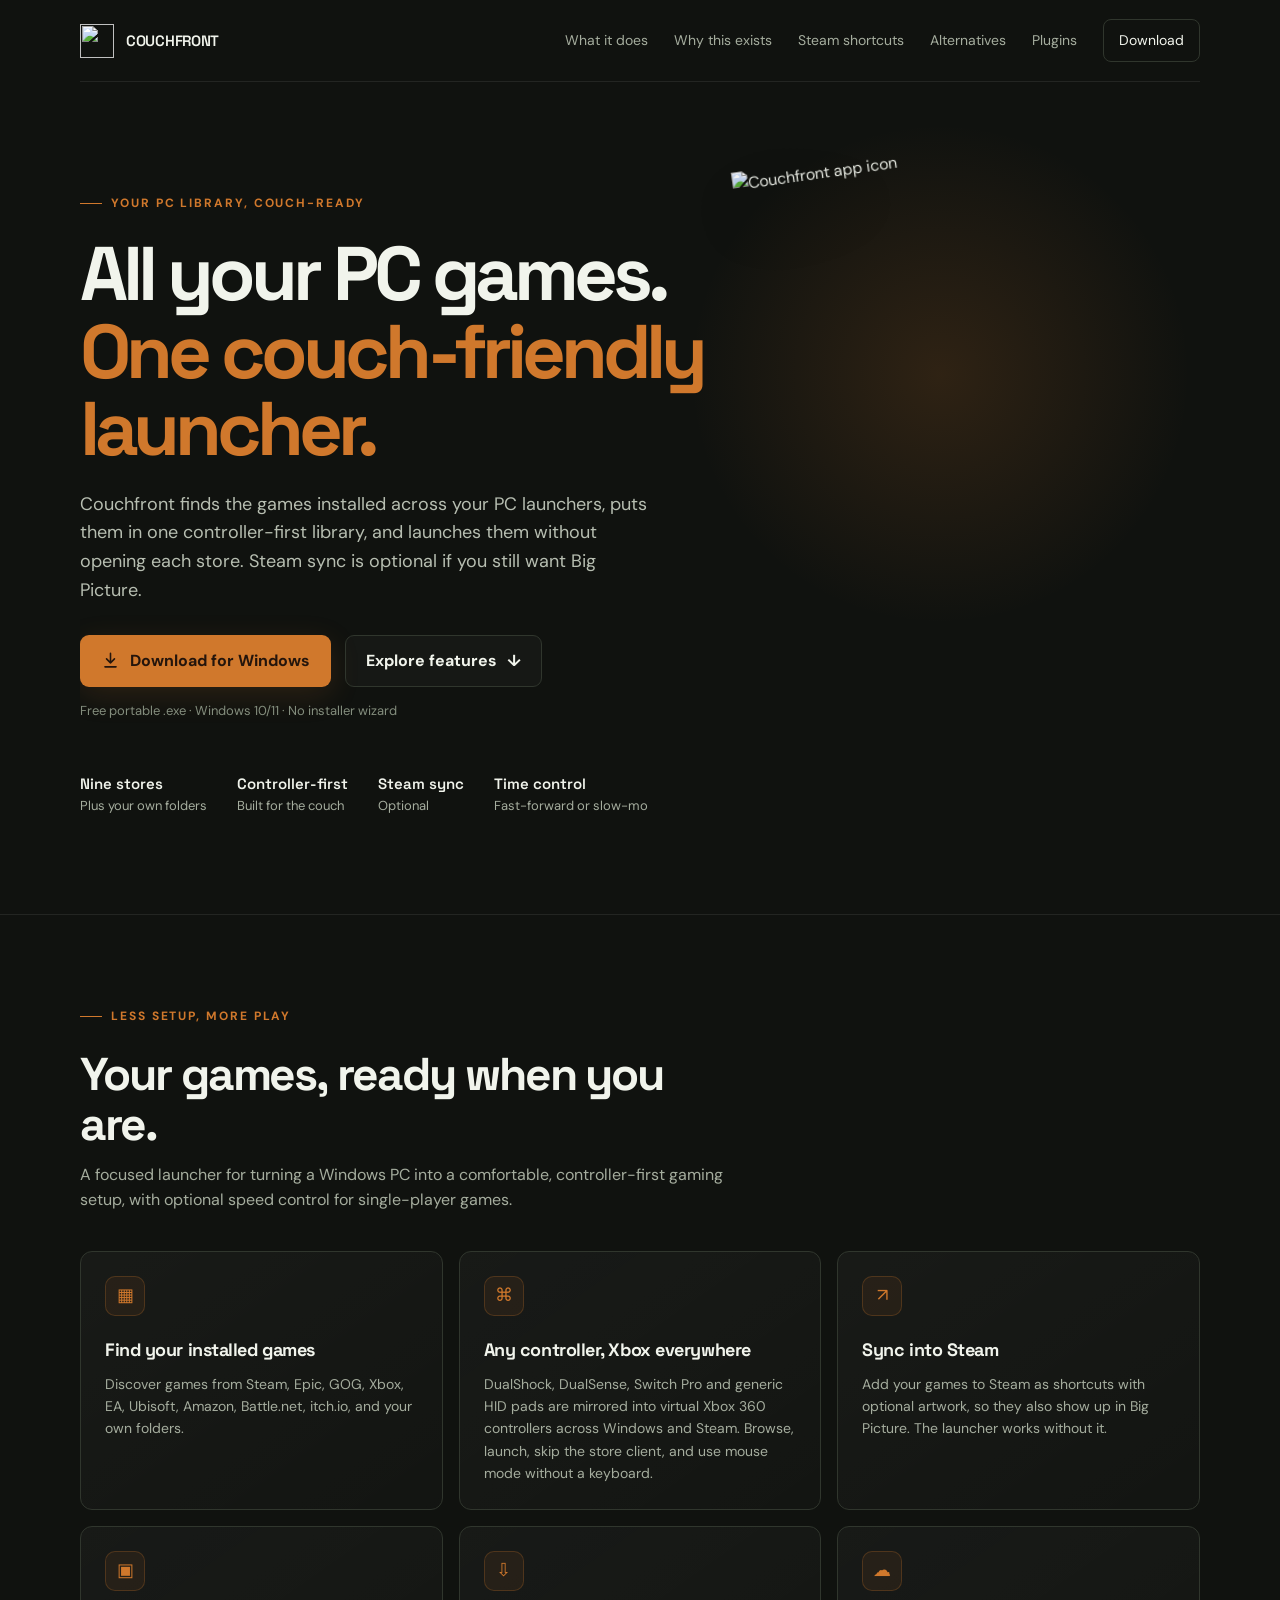
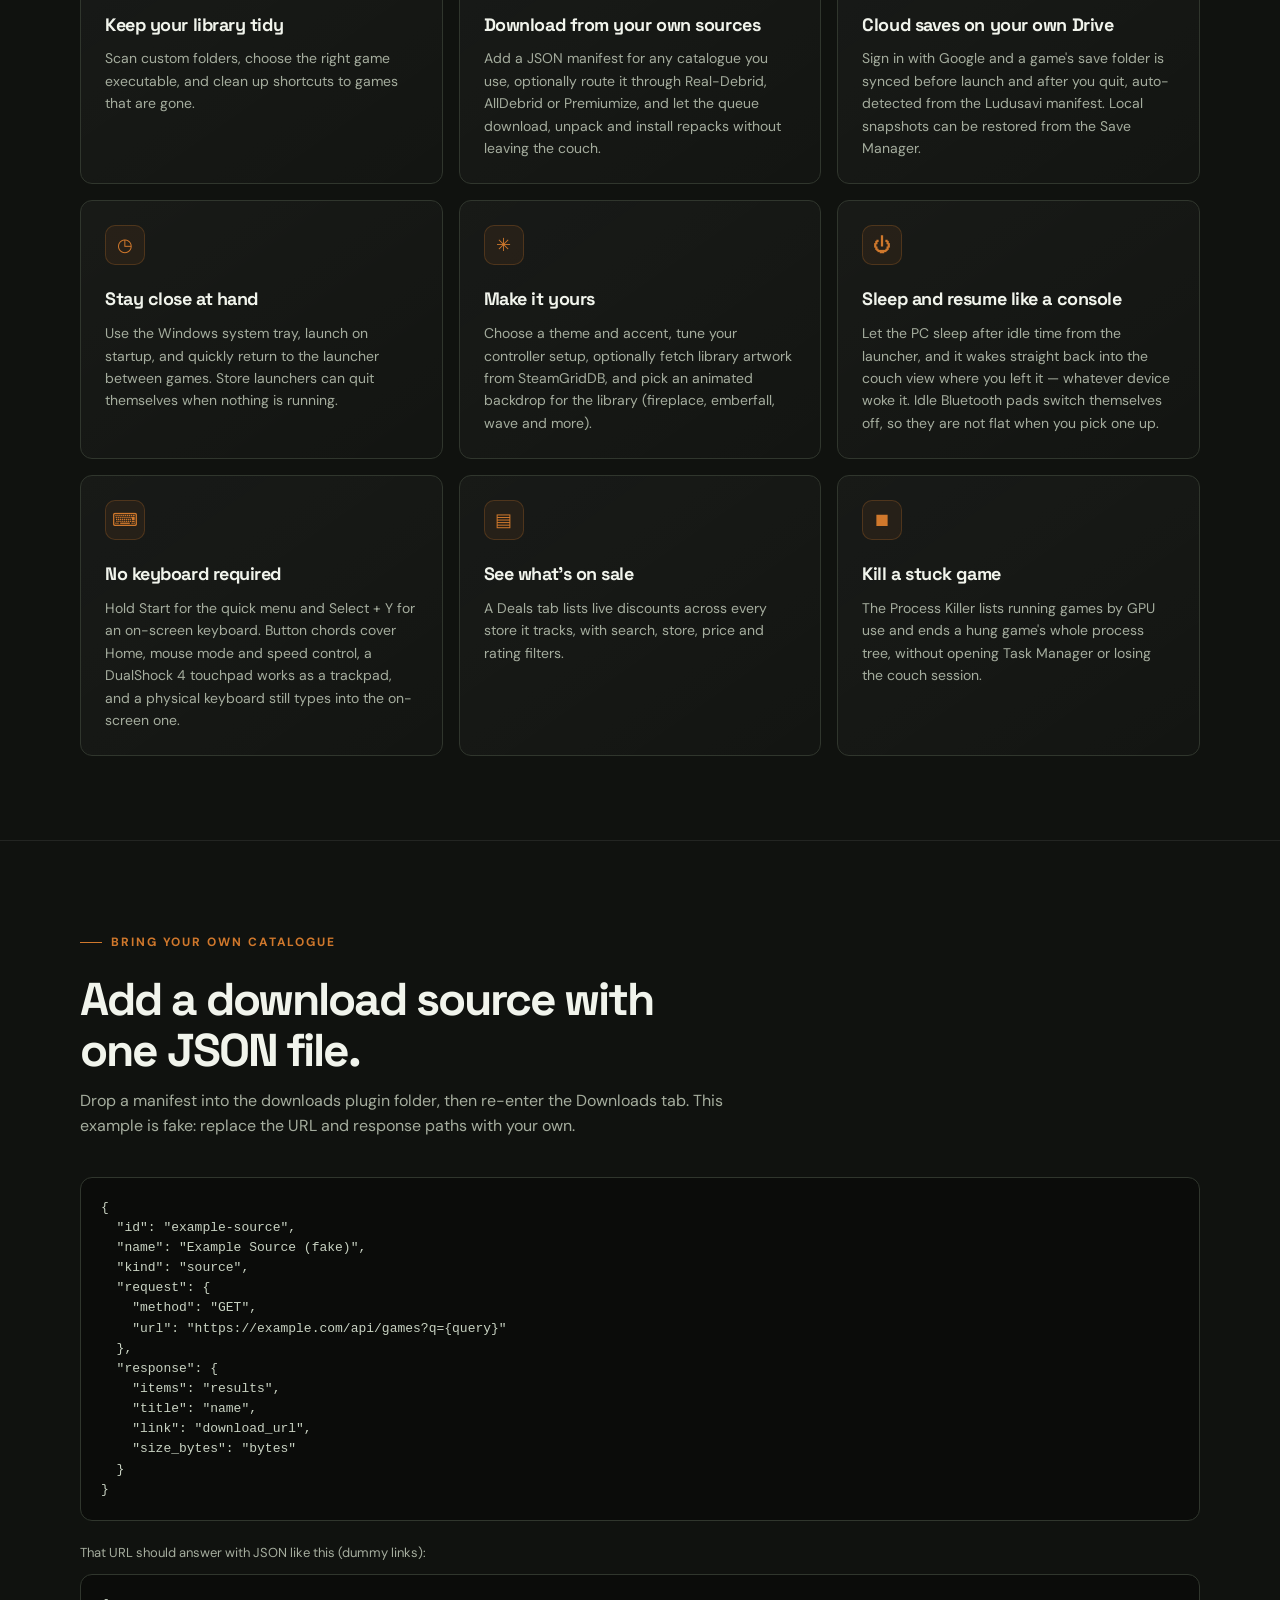
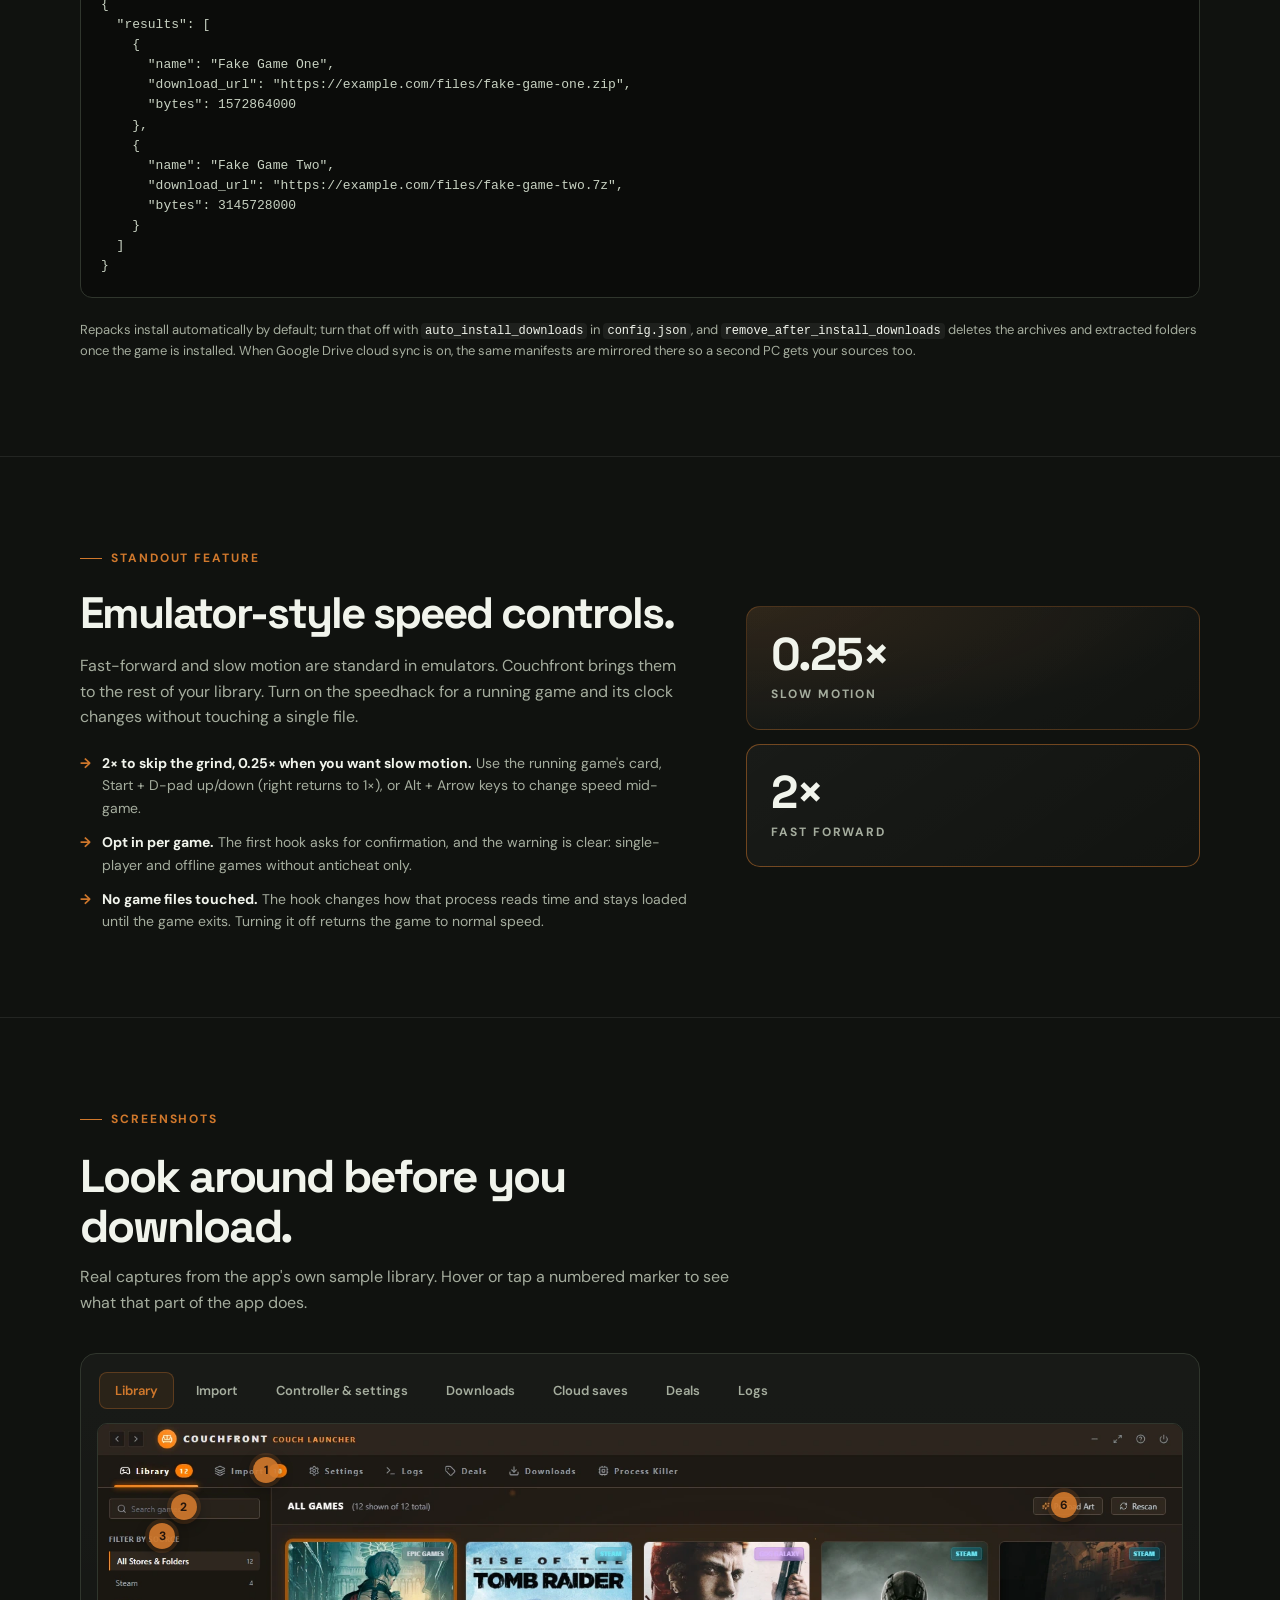
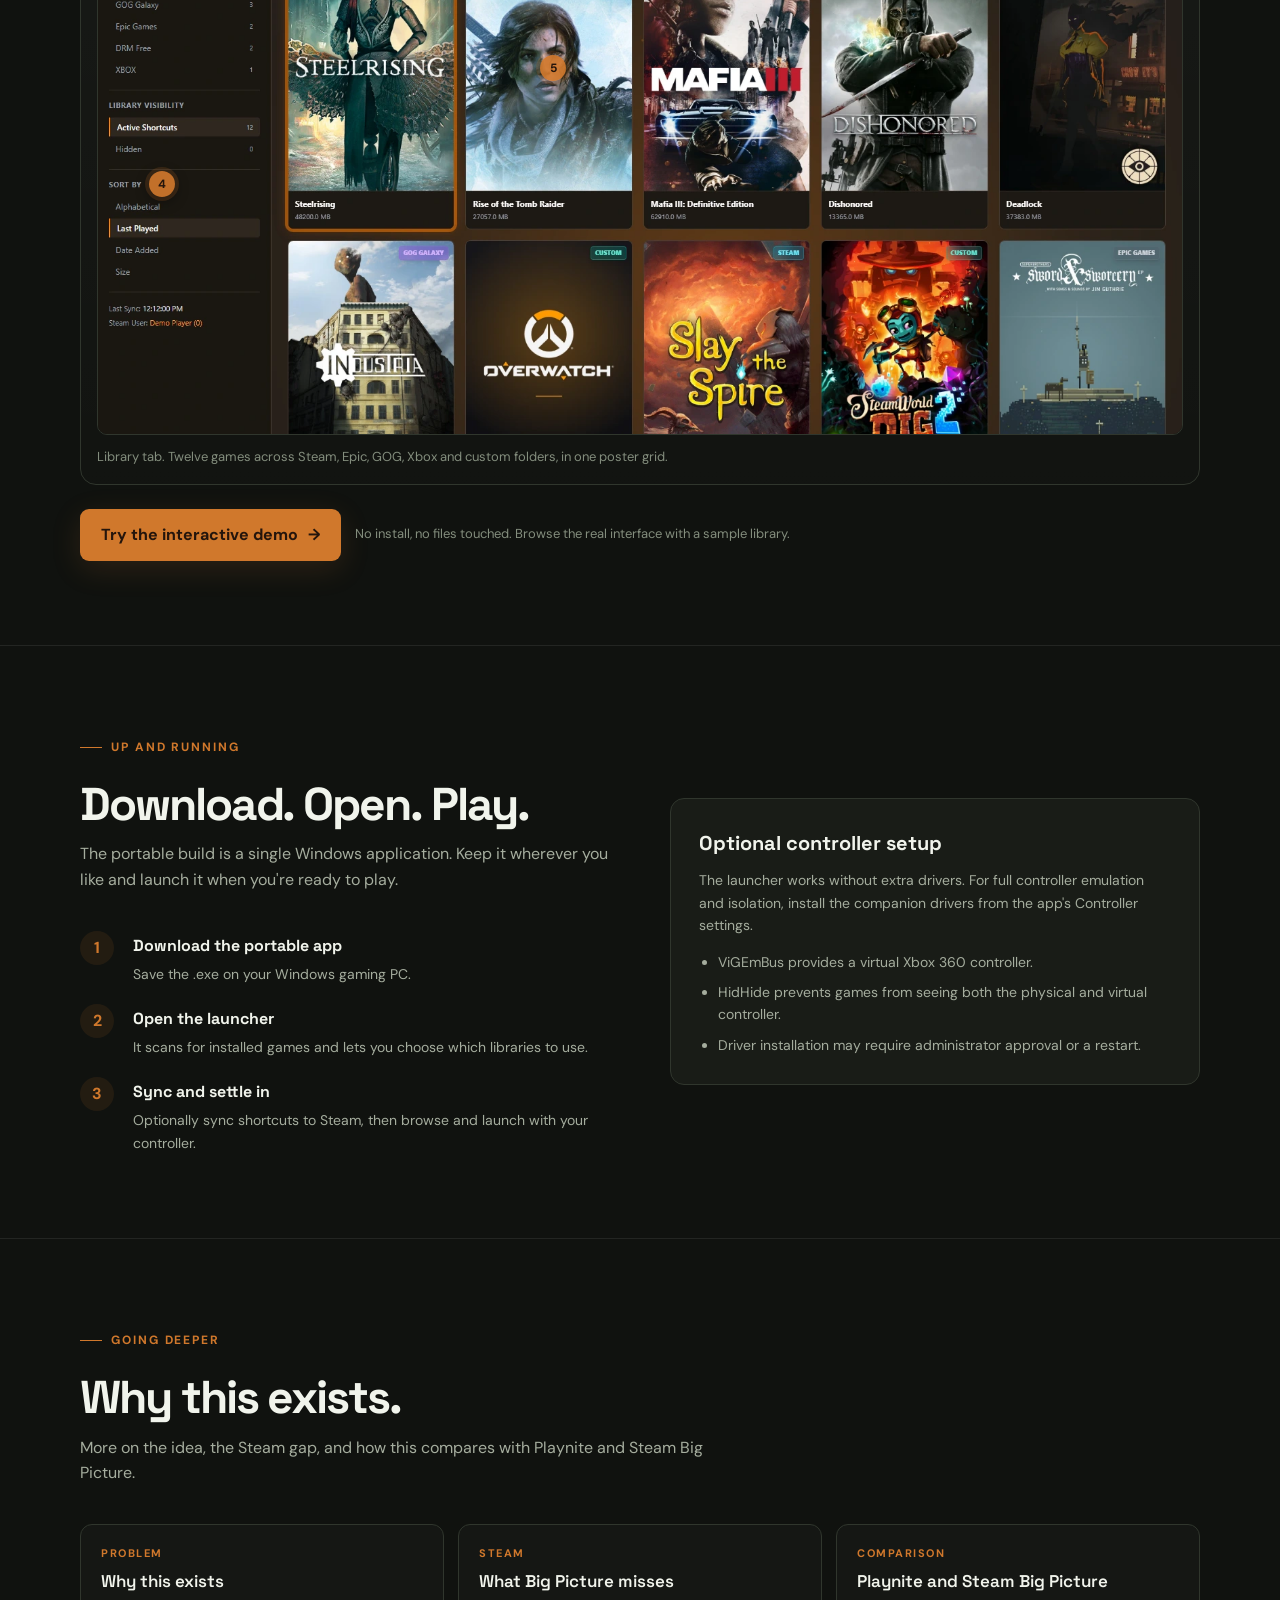
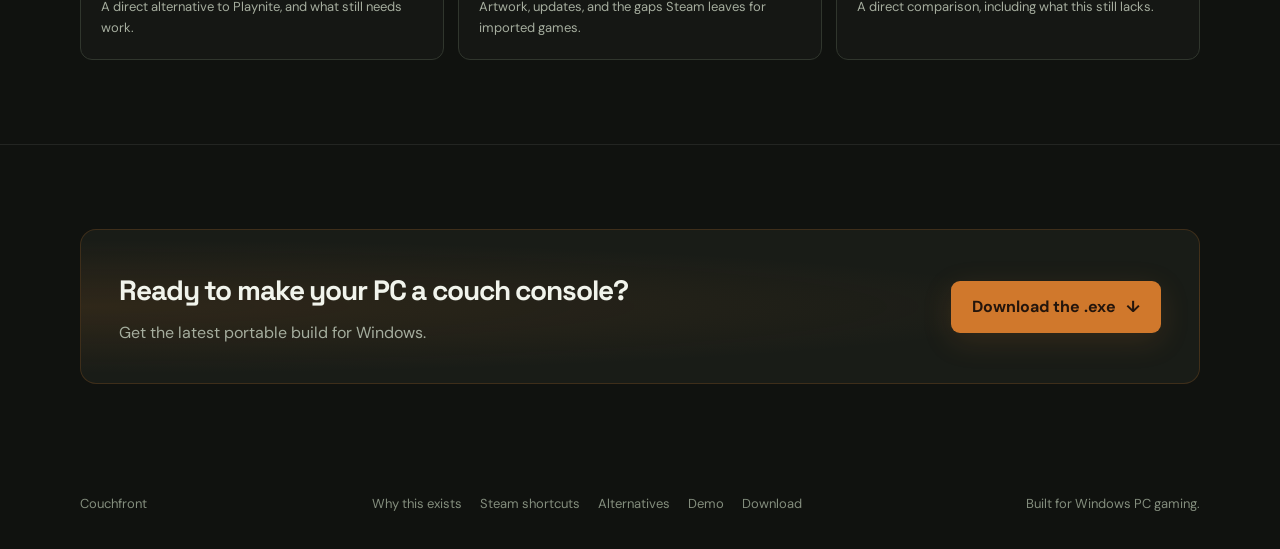
==== index.html @ 4be9a14d "Publish site v1.1.0 (19.4 MB exe)" ====
<!doctype html>
<html lang="en">
  <head>
    <meta charset="utf-8" />
    <meta name="viewport" content="width=device-width, initial-scale=1" />
    <meta name="theme-color" content="#10120f" />
    <meta name="description" content="Bring your PC game library to the couch. Discover installed games, browse with a controller, and optionally sync them to Steam." />
    <title>Couchfront | Your PC games, couch-ready</title>
    <link rel="canonical" href="https://kepatotorica.github.io/couchfront/" />
    <link rel="icon" type="image/png" href="./favicon.png?v=2" />
    <link rel="preconnect" href="https://fonts.googleapis.com" />
    <link rel="preconnect" href="https://fonts.gstatic.com" crossorigin />
    <link href="https://fonts.googleapis.com/css2?family=DM+Sans:wght@400;500;600;700&family=Space+Grotesk:wght@500;600;700&display=swap" rel="stylesheet" />
    <link rel="stylesheet" href="./styles.css" />
    <meta property="og:type" content="website" />
    <meta property="og:site_name" content="Couchfront" />
    <meta property="og:url" content="https://kepatotorica.github.io/couchfront/" />
    <meta property="og:title" content="Couchfront | Your PC games, couch-ready" />
    <meta property="og:description" content="Discover installed games, browse with a controller, and optionally sync them to Steam." />
    <meta name="twitter:card" content="summary" />
  </head>
  <body>
    <header class="shell">
      <a class="brand" href="#top"><img src="./favicon.png" alt="" />COUCHFRONT</a>
      <nav class="nav" aria-label="Main navigation"><a class="nav-secondary" href="#features">What it does</a><a href="why-one-launcher.html">Why this exists</a><a href="steam-big-picture.html">Steam shortcuts</a><a href="alternatives.html">Alternatives</a><a href="#plugins">Plugins</a><a class="nav-cta" href="#download">Download</a></nav>
    </header>
    <main id="top">
      <div class="shell hero">
        <div class="eyebrow">Your PC library, couch-ready</div>
        <h1>All your PC games.<br /><span>One couch-friendly launcher.</span></h1>
        <p class="intro">Couchfront finds the games installed across your PC launchers, puts them in one controller-first library, and launches them without opening each store. Steam sync is optional if you still want Big Picture.</p>
        <div class="actions" id="download">
          <a class="button button-primary" href="./downloads/Couchfront-Portable.exe" download>
            <svg width="19" height="19" viewBox="0 0 24 24" fill="none" aria-hidden="true"><path d="M12 3v12m0 0 5-5m-5 5-5-5M5 20h14" stroke="currentColor" stroke-width="2" stroke-linecap="round" stroke-linejoin="round" /></svg>
            Download for Windows
          </a>
          <a class="button button-secondary" href="#features">Explore features <span aria-hidden="true">↓</span></a>
        </div>
        <p class="download-note">Free portable .exe · Windows 10/11 · No installer wizard</p>
        <div class="stats" aria-label="Highlights"><div><strong>Nine stores</strong>Plus your own folders</div><div><strong>Controller-first</strong>Built for the couch</div><div><strong>Steam sync</strong>Optional</div><div><strong>Time control</strong>Fast-forward or slow-mo</div></div>
        <div class="hero-art"><img src="./app-icon.svg" alt="Couchfront app icon" width="1024" height="1024" /></div>
      </div>
      <section id="features">
        <div class="shell">
          <div class="section-heading"><div class="eyebrow">Less setup, more play</div><h2>Your games, ready when you are.</h2><p>A focused launcher for turning a Windows PC into a comfortable, controller-first gaming setup, with optional speed control for single-player games.</p></div>
          <div class="features">
            <article class="feature"><div class="feature-icon" aria-hidden="true">▦</div><h3>Find your installed games</h3><p>Discover games from Steam, Epic, GOG, Xbox, EA, Ubisoft, Amazon, Battle.net, itch.io, and your own folders.</p></article>
            <article class="feature"><div class="feature-icon" aria-hidden="true">⌘</div><h3>Any controller, Xbox everywhere</h3><p>DualShock, DualSense, Switch Pro and generic HID pads are mirrored into virtual Xbox 360 controllers across Windows and Steam. Browse, launch, skip the store client, and use mouse mode without a keyboard.</p></article>
            <article class="feature"><div class="feature-icon" aria-hidden="true">↗</div><h3>Sync into Steam</h3><p>Add your games to Steam as shortcuts with optional artwork, so they also show up in Big Picture. The launcher works without it.</p></article>
            <article class="feature"><div class="feature-icon" aria-hidden="true">▣</div><h3>Keep your library tidy</h3><p>Scan custom folders, choose the right game executable, and clean up shortcuts to games that are gone.</p></article>
            <article class="feature"><div class="feature-icon" aria-hidden="true">⇩</div><h3>Download from your own sources</h3><p>Add a JSON manifest for any catalogue you use, optionally route it through Real-Debrid, AllDebrid or Premiumize, and let the queue download, unpack and install repacks without leaving the couch.</p></article>
            <article class="feature"><div class="feature-icon" aria-hidden="true">☁</div><h3>Cloud saves on your own Drive</h3><p>Sign in with Google and a game's save folder is synced before launch and after you quit, auto-detected from the Ludusavi manifest. Local snapshots can be restored from the Save Manager.</p></article>
            <article class="feature"><div class="feature-icon" aria-hidden="true">◷</div><h3>Stay close at hand</h3><p>Use the Windows system tray, launch on startup, and quickly return to the launcher between games. Store launchers can quit themselves when nothing is running.</p></article>
            <article class="feature"><div class="feature-icon" aria-hidden="true">✳</div><h3>Make it yours</h3><p>Choose a theme and accent, tune your controller setup, optionally fetch library artwork from SteamGridDB, and pick an animated backdrop for the library (fireplace, emberfall, wave and more).</p></article>
            <article class="feature"><div class="feature-icon" aria-hidden="true">⏻</div><h3>Sleep and resume like a console</h3><p>Let the PC sleep after idle time from the launcher, and it wakes straight back into the couch view where you left it — whatever device woke it. Idle Bluetooth pads switch themselves off, so they are not flat when you pick one up.</p></article>
            <article class="feature"><div class="feature-icon" aria-hidden="true">⌨</div><h3>No keyboard required</h3><p>Hold Start for the quick menu and Select + Y for an on-screen keyboard. Button chords cover Home, mouse mode and speed control, a DualShock 4 touchpad works as a trackpad, and a physical keyboard still types into the on-screen one.</p></article>
            <article class="feature"><div class="feature-icon" aria-hidden="true">▤</div><h3>See what's on sale</h3><p>A Deals tab lists live discounts across every store it tracks, with search, store, price and rating filters.</p></article>
            <article class="feature"><div class="feature-icon" aria-hidden="true">⏹</div><h3>Kill a stuck game</h3><p>The Process Killer lists running games by GPU use and ends a hung game's whole process tree, without opening Task Manager or losing the couch session.</p></article>
          </div>
        </div>
      </section>
      <section id="plugins">
        <div class="shell">
          <div class="section-heading"><div class="eyebrow">Bring your own catalogue</div><h2>Add a download source with one JSON file.</h2><p>Drop a manifest into the downloads plugin folder, then re-enter the Downloads tab. This example is fake: replace the URL and response paths with your own.</p></div>
          <pre class="config-example"><code>{
  "id": "example-source",
  "name": "Example Source (fake)",
  "kind": "source",
  "request": {
    "method": "GET",
    "url": "https://example.com/api/games?q={query}"
  },
  "response": {
    "items": "results",
    "title": "name",
    "link": "download_url",
    "size_bytes": "bytes"
  }
}</code></pre>
          <p class="config-caption">That URL should answer with JSON like this (dummy links):</p>
          <pre class="config-example"><code>{
  "results": [
    {
      "name": "Fake Game One",
      "download_url": "https://example.com/files/fake-game-one.zip",
      "bytes": 1572864000
    },
    {
      "name": "Fake Game Two",
      "download_url": "https://example.com/files/fake-game-two.7z",
      "bytes": 3145728000
    }
  ]
}</code></pre>
          <p class="config-caption">Repacks install automatically by default; turn that off with <code>auto_install_downloads</code> in <code>config.json</code>, and <code>remove_after_install_downloads</code> deletes the archives and extracted folders once the game is installed. When Google Drive cloud sync is on, the same manifests are mirrored there so a second PC gets your sources too.</p>
        </div>
      </section>
      <section id="speedhack">
        <div class="shell spotlight">
          <div>
            <div class="eyebrow">Standout feature</div>
            <h2>Emulator-style speed controls.</h2>
            <p class="spotlight-lead">Fast-forward and slow motion are standard in emulators. Couchfront brings them to the rest of your library. Turn on the speedhack for a running game and its clock changes without touching a single file.</p>
            <ul class="spotlight-list">
              <li><strong>2× to skip the grind, 0.25× when you want slow motion.</strong> Use the running game's card, Start + D-pad up/down (right returns to 1×), or Alt + Arrow keys to change speed mid-game.</li>
              <li><strong>Opt in per game.</strong> The first hook asks for confirmation, and the warning is clear: single-player and offline games without anticheat only.</li>
              <li><strong>No game files touched.</strong> The hook changes how that process reads time and stays loaded until the game exits. Turning it off returns the game to normal speed.</li>
            </ul>
          </div>
          <div class="speed-demo" aria-hidden="true">
            <div class="speed-mode speed-slow"><span>0.25×</span><small>Slow motion</small></div>
            <div class="speed-mode speed-fast"><span>2×</span><small>Fast forward</small></div>
          </div>
        </div>
      </section>
      <section id="tour">
        <div class="shell">
          <div class="section-heading"><div class="eyebrow">Screenshots</div><h2>Look around before you download.</h2><p>Real captures from the app's own sample library. Hover or tap a numbered marker to see what that part of the app does.</p></div>
          <div class="tour">
            <div class="tour-tabs" role="tablist" aria-label="App screenshots">
              <button class="tour-tab" id="tour-tab-library" role="tab" aria-selected="true" aria-controls="tour-panel-library">Library</button>
              <button class="tour-tab" id="tour-tab-import" role="tab" aria-selected="false" aria-controls="tour-panel-import" tabindex="-1">Import</button>
              <button class="tour-tab" id="tour-tab-settings" role="tab" aria-selected="false" aria-controls="tour-panel-settings" tabindex="-1">Controller &amp; settings</button>
              <button class="tour-tab" id="tour-tab-downloads" role="tab" aria-selected="false" aria-controls="tour-panel-downloads" tabindex="-1">Downloads</button>
              <button class="tour-tab" id="tour-tab-cloudsaves" role="tab" aria-selected="false" aria-controls="tour-panel-cloudsaves" tabindex="-1">Cloud saves</button>
              <button class="tour-tab" id="tour-tab-deals" role="tab" aria-selected="false" aria-controls="tour-panel-deals" tabindex="-1">Deals</button>
              <button class="tour-tab" id="tour-tab-logs" role="tab" aria-selected="false" aria-controls="tour-panel-logs" tabindex="-1">Logs</button>
            </div>
            <div class="tour-panels">
              <figure class="tour-panel" id="tour-panel-library" role="tabpanel" aria-labelledby="tour-tab-library">
                <div class="tour-shot">
                  <img src="./screenshots/library.webp" width="1600" height="900" alt="The launcher's library tab: a wall of game artwork with store filters down the left, sorted by last played, and each card showing its platform and install size." loading="lazy" />
                  <button class="hotspot tip-right" style="--x:15.6%;--y:7.7%" aria-describedby="tip-lib-nav" aria-expanded="false"><span class="hotspot-dot">1</span><span class="tip" id="tip-lib-nav" role="tooltip"><strong>One launcher, seven tabs</strong>Library, Import, Settings, Logs, Deals, Downloads and Process Killer. Everything the app does is one press away.</span></button>
                  <button class="hotspot tip-right" style="--x:8%;--y:13.7%" aria-describedby="tip-lib-search" aria-expanded="false"><span class="hotspot-dot">2</span><span class="tip" id="tip-lib-search" role="tooltip"><strong>Search everything at once</strong>Type a few letters and it filters across every store together, so you never have to remember which client a game came from.</span></button>
                  <button class="hotspot tip-right" style="--x:6%;--y:18.4%" aria-describedby="tip-lib-filters" aria-expanded="false"><span class="hotspot-dot">3</span><span class="tip" id="tip-lib-filters" role="tooltip"><strong>Filter by source</strong>Steam, Epic, GOG, Xbox, Ubisoft, Amazon, Battle.net and your own DRM-free folders, with live counts.</span></button>
                  <button class="hotspot tip-right" style="--x:6%;--y:58.9%" aria-describedby="tip-lib-sort" aria-expanded="false"><span class="hotspot-dot">4</span><span class="tip" id="tip-lib-sort" role="tooltip"><strong>Sort the way you play</strong>Alphabetical, last played, date added, or install size. The grid reorders instantly.</span></button>
                  <button class="hotspot" style="--x:42%;--y:40%" aria-describedby="tip-lib-grid" aria-expanded="false"><span class="hotspot-dot">5</span><span class="tip" id="tip-lib-grid" role="tooltip"><strong>Steam-style poster wall</strong>Every game gets a 2:3 capsule from SteamGridDB, so the library looks like Big Picture instead of a file list.</span></button>
                  <button class="hotspot tip-left" style="--x:89%;--y:13.4%" aria-describedby="tip-lib-art" aria-expanded="false"><span class="hotspot-dot">6</span><span class="tip" id="tip-lib-art" role="tooltip"><strong>Artwork on demand</strong>Preload Art fetches capsules for the whole library; Rescan re-checks which games are still installed.</span></button>
                </div>
                <figcaption>Library tab. Twelve games across Steam, Epic, GOG, Xbox and custom folders, in one poster grid.</figcaption>
              </figure>
              <figure class="tour-panel" id="tour-panel-import" role="tabpanel" aria-labelledby="tour-tab-import" hidden>
                <div class="tour-shot">
                  <img src="./screenshots/import.webp" width="1600" height="900" alt="The import tab: store platform toggles with detected game counts, and a list of custom game folders with executable heuristics." loading="lazy" />
                  <button class="hotspot tip-right" style="--x:20%;--y:15.5%" aria-describedby="tip-imp-stores" aria-expanded="false"><span class="hotspot-dot">1</span><span class="tip" id="tip-imp-stores" role="tooltip"><strong>Nine store scanners</strong>Steam, Epic, GOG, Ubisoft, Amazon, Xbox, Battle.net and more. Each has its own toggle and shows how many games it found.</span></button>
                  <button class="hotspot" style="--x:55%;--y:65.4%" aria-describedby="tip-imp-add" aria-expanded="false"><span class="hotspot-dot">2</span><span class="tip" id="tip-imp-add" role="tooltip"><strong>Point it at a folder</strong>Add any drive or directory: repacks, DRM-free installs, emulator collections. It scans for games.</span></button>
                  <button class="hotspot tip-right" style="--x:30%;--y:74.6%" aria-describedby="tip-imp-folder" aria-expanded="false"><span class="hotspot-dot">3</span><span class="tip" id="tip-imp-folder" role="tooltip"><strong>Folder nicknames</strong>Give a folder a name and a source tag, so <code>D:\Games</code> shows up as DRM Free in the library alongside your store games.</span></button>
                  <button class="hotspot tip-right" style="--x:12%;--y:78.2%" aria-describedby="tip-imp-heuristic" aria-expanded="false"><span class="hotspot-dot">4</span><span class="tip" id="tip-imp-heuristic" role="tooltip"><strong>Finds the real game .exe</strong>The largest-executable heuristic ignores installers, redistributables and crash handlers, so the shortcut launches the game, not a setup wizard.</span></button>
                </div>
                <figcaption>Import tab. Stores and folders, with per-source detection counts you can toggle individually.</figcaption>
              </figure>
              <figure class="tour-panel" id="tour-panel-settings" role="tabpanel" aria-labelledby="tour-tab-settings" hidden>
                <div class="tour-shot">
                  <img src="./screenshots/settings.webp" width="1600" height="900" alt="Controller settings: toggles for guide-button focus, exclusive fullscreen, Xbox 360 controller emulation, HidHide detection, and idle controller shutdown." loading="lazy" />
                  <button class="hotspot" style="--x:40%;--y:42.6%" aria-describedby="tip-set-home" aria-expanded="false"><span class="hotspot-dot">1</span><span class="tip" id="tip-set-home" role="tooltip"><strong>Home button brings it forward</strong>Press Guide, PS or Switch Home, or Start+A together, and the launcher jumps in front of whatever is running.</span></button>
                  <button class="hotspot" style="--x:40%;--y:49.7%" aria-describedby="tip-set-fullscreen" aria-expanded="false"><span class="hotspot-dot">2</span><span class="tip" id="tip-set-fullscreen" role="tooltip"><strong>Exclusive fullscreen</strong>With a controller connected, keeps the launcher pinned above Steam Big Picture and store clients, so nothing covers it until you launch a game.</span></button>
                  <button class="hotspot" style="--x:40%;--y:58.7%" aria-describedby="tip-set-pads" aria-expanded="false"><span class="hotspot-dot">3</span><span class="tip" id="tip-set-pads" role="tooltip"><strong>Any pad becomes an Xbox 360 pad</strong>DualShock, DualSense, Switch Pro and generic HID controllers are mirrored into virtual Xbox 360 pads system-wide, so Windows, Steam and games all see a controller they already understand.</span></button>
                  <button class="hotspot tip-left" style="--x:82%;--y:68.7%" aria-describedby="tip-set-hidhide" aria-expanded="false"><span class="hotspot-dot">4</span><span class="tip" id="tip-set-hidhide" role="tooltip"><strong>Double controllers, solved</strong>HidHide hides the physical pad while the virtual one is active. Install it from here and the status line tells you whether it's detected.</span></button>
                </div>
                <figcaption>Controller settings. Emulation, the driver, idle shutdown, and the switches that keep the launcher in front.</figcaption>
              </figure>
              <figure class="tour-panel" id="tour-panel-downloads" role="tabpanel" aria-labelledby="tour-tab-downloads" hidden>
                <div class="tour-shot">
                  <img src="./screenshots/downloads.webp" width="1600" height="900" alt="The downloads tab: a Configure button and Downloads folder button, source and title filters, a queue where INDUSTRIA is downloading, and a grid of source results with cover art and Download buttons." loading="lazy" />
                  <button class="hotspot tip-left" style="--x:68%;--y:14.7%" aria-describedby="tip-dl-config" aria-expanded="false"><span class="hotspot-dot">1</span><span class="tip" id="tip-dl-config" role="tooltip"><strong>Setup stays out of the way</strong>Configure reveals the debrid provider and key, direct-link row, download and install folders, and the auto-install and cleanup toggles.</span></button>
                  <button class="hotspot tip-right" style="--x:23%;--y:23%" aria-describedby="tip-dl-filter" aria-expanded="false"><span class="hotspot-dot">2</span><span class="tip" id="tip-dl-filter" role="tooltip"><strong>One combined catalogue</strong>Every source plugin answers at once. Filter that whole list by source or type a title, and the next rows load as you scroll.</span></button>
                  <button class="hotspot" style="--x:40%;--y:32.4%" aria-describedby="tip-dl-queue" aria-expanded="false"><span class="hotspot-dot">3</span><span class="tip" id="tip-dl-queue" role="tooltip"><strong>Queue that keeps up</strong>Progress, cancel, per-row Clear and Delete files. Repacks unpack and install silently, then register as a custom folder so the game shows up in the library.</span></button>
                  <button class="hotspot" style="--x:27%;--y:70%" aria-describedby="tip-dl-results" aria-expanded="false"><span class="hotspot-dot">4</span><span class="tip" id="tip-dl-results" role="tooltip"><strong>Any source you can describe</strong>A manifest is one HTTP request plus JSON paths. Resolve the link through Real-Debrid, AllDebrid or Premiumize, or download a direct link as-is.</span></button>
                </div>
                <figcaption>Downloads tab. A combined catalogue, a live queue, and silent installs that feed the library.</figcaption>
              </figure>
              <figure class="tour-panel" id="tour-panel-cloudsaves" role="tabpanel" aria-labelledby="tour-tab-cloudsaves" hidden>
                <div class="tour-shot">
                  <img src="./screenshots/cloudsaves.webp" width="1600" height="900" alt="Cloud saves settings: a Sign in with Google button, Manage saves button, Ludusavi auto-detection note, manifest refresh interval, and a Refresh now button." loading="lazy" />
                  <button class="hotspot" style="--x:49%;--y:40.7%" aria-describedby="tip-cloud-signin" aria-expanded="false"><span class="hotspot-dot">1</span><span class="tip" id="tip-cloud-signin" role="tooltip"><strong>Your Drive, not a subscription</strong>Sign in with Google once. Each game's saves go to a Couchfront folder in your own Drive and come back down before launch.</span></button>
                  <button class="hotspot" style="--x:49%;--y:48.9%" aria-describedby="tip-cloud-manage" aria-expanded="false"><span class="hotspot-dot">2</span><span class="tip" id="tip-cloud-manage" role="tooltip"><strong>Undo a bad sync</strong>Manage saves lists local snapshots and Drive copies by age and size, and restores either one after backing up the current saves first.</span></button>
                  <button class="hotspot tip-right" style="--x:25%;--y:54.6%" aria-describedby="tip-cloud-ludusavi" aria-expanded="false"><span class="hotspot-dot">3</span><span class="tip" id="tip-cloud-ludusavi" role="tooltip"><strong>Save folders found for you</strong>A cached Ludusavi manifest maps thousands of games to their save folders, so most titles need no setup at all. A custom folder on a game still wins.</span></button>
                  <button class="hotspot tip-left" style="--x:83%;--y:58.2%" aria-describedby="tip-cloud-refresh" aria-expanded="false"><span class="hotspot-dot">4</span><span class="tip" id="tip-cloud-refresh" role="tooltip"><strong>Keep the map current</strong>The manifest is cached and refreshed on a schedule, or refresh it now when a newer game appears.</span></button>
                </div>
                <figcaption>Cloud saves. Sign in with Google, let Ludusavi find the save folder, and keep restorable snapshots locally.</figcaption>
              </figure>
              <figure class="tour-panel" id="tour-panel-deals" role="tabpanel" aria-labelledby="tour-tab-deals" hidden>
                <div class="tour-shot">
                  <img src="./screenshots/deals.webp" width="1600" height="900" alt="The deals tab: a grid of discounted games with landscape cover art, discount badges, store names, Steam review and Metacritic scores, and prices, above a row of search, store, sort, price and rating filters." loading="lazy" />
                  <button class="hotspot" style="--x:50%;--y:19.4%" aria-describedby="tip-deal-filters" aria-expanded="false"><span class="hotspot-dot">1</span><span class="tip" id="tip-deal-filters" role="tooltip"><strong>Filter the whole sale</strong>Search a title, pick a store, sort by discount, price or rating, cap the price, and require a minimum Steam rating. Clear puts it all back.</span></button>
                  <button class="hotspot" style="--x:19%;--y:45%" aria-describedby="tip-deal-card" aria-expanded="false"><span class="hotspot-dot">2</span><span class="tip" id="tip-deal-card" role="tooltip"><strong>One card per price</strong>Landscape art, the discount, the store that has that price, and the review and Metacritic score pills. Clicking opens the store page.</span></button>
                  <button class="hotspot tip-left" style="--x:85%;--y:93%" aria-describedby="tip-deal-pages" aria-expanded="false"><span class="hotspot-dot">3</span><span class="tip" id="tip-deal-pages" role="tooltip"><strong>Keep scrolling</strong>The next page loads itself at the bottom of the grid, so the pad never has to find a Load more button.</span></button>
                </div>
                <figcaption>Deals tab. Live prices from every store, the deepest discount per title, and review and Metacritic scores on each deal.</figcaption>
              </figure>
              <figure class="tour-panel" id="tour-panel-logs" role="tabpanel" aria-labelledby="tour-tab-logs" hidden>
                <div class="tour-shot">
                  <img src="./screenshots/logs.webp" width="1600" height="900" alt="The logs tab: a timestamped event log listing the boot, a Steam scan, a SteamGridDB artwork pass and the shortcuts.vdf write, with Copy and Clear buttons." loading="lazy" />
                  <button class="hotspot tip-right" style="--x:32%;--y:24%" aria-describedby="tip-log-trace" aria-expanded="false"><span class="hotspot-dot">1</span><span class="tip" id="tip-log-trace" role="tooltip"><strong>Every step, timestamped</strong>The scan, the artwork pass and the Steam shortcut write are logged as they happen, so a sync that skipped a game says exactly where it stopped.</span></button>
                  <button class="hotspot tip-left" style="--x:95%;--y:14.6%" aria-describedby="tip-log-actions" aria-expanded="false"><span class="hotspot-dot">2</span><span class="tip" id="tip-log-actions" role="tooltip"><strong>Copy or clear</strong>Copy the whole log into a bug report, or clear it before a fresh run.</span></button>
                </div>
                <figcaption>Logs tab. A sync in progress, written as it happens, so nothing about a launch or a Steam write is guesswork.</figcaption>
              </figure>
            </div>
          </div>
          <p class="tour-cta"><a class="button button-primary" href="./demo/index.html">Try the interactive demo <span aria-hidden="true">→</span></a><span>No install, no files touched. Browse the real interface with a sample library.</span></p>
        </div>
      </section>
      <section id="setup">
        <div class="shell how">
          <div>
            <div class="section-heading"><div class="eyebrow">Up and running</div><h2>Download. Open. Play.</h2><p>The portable build is a single Windows application. Keep it wherever you like and launch it when you're ready to play.</p></div>
            <div class="steps">
              <div class="step"><div class="step-num">1</div><div><h3>Download the portable app</h3><p>Save the .exe on your Windows gaming PC.</p></div></div>
              <div class="step"><div class="step-num">2</div><div><h3>Open the launcher</h3><p>It scans for installed games and lets you choose which libraries to use.</p></div></div>
              <div class="step"><div class="step-num">3</div><div><h3>Sync and settle in</h3><p>Optionally sync shortcuts to Steam, then browse and launch with your controller.</p></div></div>
            </div>
          </div>
          <aside class="note-card"><h3>Optional controller setup</h3><p>The launcher works without extra drivers. For full controller emulation and isolation, install the companion drivers from the app's Controller settings.</p><ul><li>ViGEmBus provides a virtual Xbox 360 controller.</li><li>HidHide prevents games from seeing both the physical and virtual controller.</li><li>Driver installation may require administrator approval or a restart.</li></ul></aside>
        </div>
      </section>
      <section id="guides">
        <div class="shell">
          <div class="section-heading"><div class="eyebrow">Going deeper</div><h2>Why this exists.</h2><p>More on the idea, the Steam gap, and how this compares with Playnite and Steam Big Picture.</p></div>
          <div class="next-pages">
            <a class="next-page" href="why-one-launcher.html"><span>Problem</span><strong>Why this exists</strong><p>A direct alternative to Playnite, and what still needs work.</p></a>
            <a class="next-page" href="steam-big-picture.html"><span>Steam</span><strong>What Big Picture misses</strong><p>Artwork, updates, and the gaps Steam leaves for imported games.</p></a>
            <a class="next-page" href="alternatives.html"><span>Comparison</span><strong>Playnite and Steam Big Picture</strong><p>A direct comparison, including what this still lacks.</p></a>
          </div>
        </div>
      </section>
      <section>
        <div class="shell bottom-cta"><div><h2>Ready to make your PC a couch console?</h2><p>Get the latest portable build for Windows.</p></div><a class="button button-primary" href="./downloads/Couchfront-Portable.exe" download>Download the .exe <span aria-hidden="true">↓</span></a></div>
      </section>
    </main>
    <footer><div class="shell"><span>Couchfront</span><nav class="footer-nav" aria-label="Footer"><a href="why-one-launcher.html">Why this exists</a><a href="steam-big-picture.html">Steam shortcuts</a><a href="alternatives.html">Alternatives</a><a href="demo/">Demo</a><a href="#download">Download</a></nav><span>Built for Windows PC gaming.</span></div>    </footer>
    <script>
      (function () {
        var tabs = Array.prototype.slice.call(document.querySelectorAll(".tour-tab"));

        function select(tab) {
          tabs.forEach(function (t) {
            var on = t === tab;
            t.setAttribute("aria-selected", on ? "true" : "false");
            t.tabIndex = on ? 0 : -1;
            document.getElementById(t.getAttribute("aria-controls")).hidden = !on;
          });
        }

        tabs.forEach(function (tab, i) {
          tab.addEventListener("click", function () { select(tab); });
          tab.addEventListener("keydown", function (e) {
            if (e.key !== "ArrowRight" && e.key !== "ArrowLeft") return;
            e.preventDefault();
            var step = e.key === "ArrowRight" ? 1 : tabs.length - 1;
            var next = tabs[(i + step) % tabs.length];
            next.focus();
            select(next);
          });
        });

        function closeTips() {
          Array.prototype.forEach.call(document.querySelectorAll('.hotspot[aria-expanded="true"]'), function (h) {
            h.setAttribute("aria-expanded", "false");
          });
        }

        Array.prototype.forEach.call(document.querySelectorAll(".hotspot"), function (h) {
          h.addEventListener("click", function (e) {
            e.stopPropagation();
            var open = h.getAttribute("aria-expanded") === "true";
            closeTips();
            h.setAttribute("aria-expanded", open ? "false" : "true");
          });
        });

        document.addEventListener("click", function (e) {
          if (e.target.closest && e.target.closest(".hotspot")) return;
          closeTips();
        });

        document.addEventListener("keydown", function (e) {
          if (e.key === "Escape") closeTips();
        });
      })();
    </script>
  </body>
</html>
---- styles.css ----
:root { color-scheme: dark; --bg: #10120f; --panel: #191c17; --line: #30362d; --muted: #a5ad9e; --white: #f1f4ec; --accent: #d0782c; --accent-dark: #a85f1f; }
* { box-sizing: border-box; }
html { scroll-behavior: smooth; }
body { margin: 0; background: var(--bg); color: var(--white); font: 16px/1.6 "DM Sans", sans-serif; }
a { color: inherit; }
.shell { width: min(1120px, calc(100% - 48px)); margin: 0 auto; }
header { height: 82px; display: flex; align-items: center; justify-content: space-between; border-bottom: 1px solid rgba(255,255,255,.08); }
.brand { display: flex; align-items: center; gap: 12px; color: var(--white); text-decoration: none; font: 600 15px "Space Grotesk", sans-serif; letter-spacing: -.02em; }
.brand img { width: 34px; height: 34px; }
.nav { display: flex; align-items: center; gap: 26px; color: var(--muted); font-size: 14px; }
.nav a { text-decoration: none; }
.nav a:hover { color: var(--white); }
.nav .nav-cta { padding: 9px 15px; border: 1px solid var(--line); border-radius: 8px; color: var(--white); }
.nav .nav-cta:hover { border-color: rgba(208,120,44,.4); }
.hero { position: relative; padding: 104px 0 98px; overflow: hidden; }
.hero::after { content: ""; position: absolute; z-index: -1; width: 520px; height: 520px; right: 0; top: 32px; border-radius: 50%; background: radial-gradient(circle, rgba(208,120,44,.16), rgba(208,120,44,0) 68%); }
.eyebrow { display: inline-flex; align-items: center; gap: 9px; margin-bottom: 22px; color: var(--accent); font-size: 12px; font-weight: 700; letter-spacing: .16em; text-transform: uppercase; }
.eyebrow::before { content: ""; width: 22px; height: 1px; background: var(--accent); }
h1, h2, h3, p { margin-top: 0; }
h1, h2, h3 { font-family: "Space Grotesk", sans-serif; }
h1 { max-width: 730px; margin-bottom: 22px; font-size: clamp(44px, 7vw, 76px); letter-spacing: -.065em; line-height: 1.02; }
h1 span { color: var(--accent); }
.intro { max-width: 570px; margin-bottom: 30px; color: #b7beb1; font-size: 18px; }
.actions { display: flex; align-items: center; flex-wrap: wrap; gap: 14px; }
.button { display: inline-flex; align-items: center; justify-content: center; gap: 10px; min-height: 52px; padding: 0 20px; border: 1px solid transparent; border-radius: 9px; text-decoration: none; font-weight: 700; transition: transform .18s, background .18s; }
.button:hover { transform: translateY(-2px); }
.button-primary { background: var(--accent); color: #24150c; box-shadow: 0 8px 30px rgba(208,120,44,.15); }
.button-primary:hover { background: #e08a3a; }
.button-secondary { border-color: var(--line); background: rgba(255,255,255,.025); color: var(--white); }
.download-note { margin-top: 14px; color: #838d7d; font-size: 13px; }
.hero-art { position: absolute; right: 4%; top: 120px; width: 280px; opacity: .95; transform: rotate(-8deg); filter: drop-shadow(0 32px 50px rgba(0,0,0,.45)); }
/* The icon is the product's face now, so give it real space on desktop: the
   headline's max width shrinks to match, keeping the two apart. */
@media (min-width: 1180px) { .hero-art { right: 0; top: 58px; width: 400px; } h1 { max-width: 700px; } }
.hero-art img { display: block; width: 100%; }
.stats { display: flex; flex-wrap: wrap; gap: 30px; margin-top: 52px; color: var(--muted); font-size: 13px; }
.stats strong { display: block; margin-bottom: 3px; color: var(--white); font: 600 15px "Space Grotesk", sans-serif; }
section { padding: 84px 0; border-top: 1px solid rgba(255,255,255,.08); }
.section-heading { max-width: 650px; margin-bottom: 38px; }
.section-heading h2 { margin-bottom: 12px; font-size: clamp(32px, 4vw, 46px); letter-spacing: -.045em; line-height: 1.1; }
.section-heading p { margin-bottom: 0; color: var(--muted); }
.config-example { margin: 0 0 22px; padding: 20px; border: 1px solid var(--line); border-radius: 12px; background: rgba(0,0,0,.32); overflow-x: auto; color: #c8d2c2; font-size: 13px; line-height: 1.55; }
.config-example code { font-family: ui-monospace, SFMono-Regular, Menlo, Consolas, monospace; white-space: pre; }
.config-caption { margin: 0 0 10px; color: var(--muted); font-size: 13px; }
.config-caption code { padding: 1px 4px; border-radius: 4px; background: rgba(255,255,255,.06); color: var(--white); font-size: 12px; }
.features { display: grid; grid-template-columns: repeat(3, 1fr); gap: 16px; }
.feature { min-height: 212px; padding: 24px; border: 1px solid var(--line); border-radius: 12px; background: linear-gradient(145deg, rgba(255,255,255,.035), rgba(255,255,255,.01)); }
.feature-icon { display: grid; width: 40px; height: 40px; place-items: center; margin-bottom: 20px; border: 1px solid rgba(208,120,44,.24); border-radius: 10px; background: rgba(208,120,44,.08); color: var(--accent); font-size: 18px; }
.feature h3 { margin-bottom: 8px; font-size: 18px; letter-spacing: -.025em; }
.feature p { margin-bottom: 0; color: var(--muted); font-size: 14px; }
.spotlight { display: grid; grid-template-columns: minmax(0, 1.15fr) minmax(0, .85fr); gap: 52px; align-items: center; }
.spotlight h2 { margin-bottom: 16px; font-size: clamp(30px, 3.8vw, 44px); letter-spacing: -.045em; line-height: 1.08; }
.spotlight-lead { max-width: 620px; color: var(--muted); }
.spotlight-list { display: grid; gap: 12px; margin: 22px 0 0; padding: 0; list-style: none; }
.spotlight-list li { position: relative; padding-left: 22px; color: var(--muted); font-size: 14px; }
.spotlight-list li::before { content: "→"; position: absolute; left: 0; color: var(--accent); font-weight: 700; }
.spotlight-list strong { color: var(--white); }
.speed-demo { display: grid; gap: 14px; }
.speed-mode { padding: 24px; border: 1px solid var(--line); border-radius: 14px; background: linear-gradient(145deg, rgba(255,255,255,.04), rgba(255,255,255,.01)); }
.speed-mode span { display: block; color: var(--white); font: 700 clamp(34px, 4vw, 46px)/1 "Space Grotesk", sans-serif; letter-spacing: -.04em; }
.speed-mode small { display: block; margin-top: 8px; color: var(--muted); font-size: 12px; font-weight: 700; letter-spacing: .16em; text-transform: uppercase; }
.speed-slow { border-color: rgba(208,120,44,.28); background: radial-gradient(ellipse at 0 0, rgba(208,120,44,.12), transparent 70%), linear-gradient(145deg, rgba(255,255,255,.04), rgba(255,255,255,.01)); }
.speed-fast { border-color: rgba(208,120,44,.5); }
.how { display: grid; grid-template-columns: 1fr 1fr; gap: 60px; align-items: center; }
.steps { display: grid; gap: 18px; }
.step { display: grid; grid-template-columns: 38px 1fr; gap: 15px; align-items: start; }
.step-num { display: grid; width: 34px; height: 34px; place-items: center; border-radius: 50%; background: rgba(208,120,44,.1); color: var(--accent); font-weight: 700; }
.step h3 { margin: 2px 0 5px; font-size: 16px; }
.step p { margin: 0; color: var(--muted); font-size: 14px; }
.note-card { padding: 28px; border: 1px solid var(--line); border-radius: 14px; background: var(--panel); }
.note-card h3 { margin-bottom: 10px; font-size: 20px; }
.note-card p, .note-card li { color: var(--muted); font-size: 14px; }
.note-card ul { margin: 14px 0 0; padding-left: 19px; }
.note-card li + li { margin-top: 8px; }
.bottom-cta { display: flex; justify-content: space-between; align-items: center; gap: 32px; padding: 38px; border: 1px solid rgba(208,120,44,.2); border-radius: 16px; background: radial-gradient(ellipse at 0 50%, rgba(208,120,44,.12), transparent 62%), var(--panel); }
.bottom-cta h2 { margin-bottom: 7px; font-size: 28px; letter-spacing: -.04em; }
.bottom-cta p { margin: 0; color: var(--muted); }
footer { padding: 26px 0 34px; color: #838d7d; font-size: 13px; }
footer .shell { display: flex; justify-content: space-between; flex-wrap: wrap; gap: 16px; }
.footer-nav { display: flex; flex-wrap: wrap; gap: 18px; }
.footer-nav a { text-decoration: none; }
.footer-nav a:hover { color: var(--white); }

/* Article pages */
.page-hero { padding: 78px 0 52px; }
.breadcrumbs { display: flex; flex-wrap: wrap; align-items: center; gap: 9px; margin-bottom: 28px; color: #838d7d; font-size: 12px; letter-spacing: .05em; text-transform: uppercase; }
.breadcrumbs a { text-decoration: none; }
.breadcrumbs a:hover { color: var(--white); }
.breadcrumbs span[aria-hidden] { color: #4a5245; }
.page-hero h1 { max-width: 840px; font-size: clamp(38px, 5.6vw, 62px); letter-spacing: -.055em; }
.page-hero .intro { max-width: 660px; margin-bottom: 0; }
.page-body { padding: 0 0 40px; border-top: 0; }
.layout { display: grid; grid-template-columns: minmax(0, 1fr) 268px; gap: 58px; align-items: start; }
.prose { max-width: 720px; }
.prose h2 { margin: 54px 0 14px; font-size: clamp(26px, 3vw, 32px); letter-spacing: -.035em; line-height: 1.18; }
.prose h2:first-child { margin-top: 0; }
.prose h3 { margin: 30px 0 8px; font-size: 19px; letter-spacing: -.02em; }
.prose p, .prose li { color: #b7beb1; }
.prose p { margin-bottom: 16px; }
.prose ul, .prose ol { margin: 0 0 18px; padding-left: 22px; }
.prose li + li { margin-top: 9px; }
.prose strong { color: var(--white); }
.prose a { color: var(--accent); text-decoration: none; border-bottom: 1px solid rgba(208,120,44,.35); }
.prose a:hover { border-bottom-color: var(--accent); }
.prose dl { margin: 0 0 18px; }
.prose dt { margin-top: 16px; color: var(--white); font-weight: 700; }
.prose dd { margin: 4px 0 0; color: var(--muted); }
.callout { margin: 28px 0; padding: 20px 22px; border-left: 2px solid var(--accent); border-radius: 0 10px 10px 0; background: rgba(208,120,44,.06); }
.callout p, .callout li { color: #c2caba; font-size: 15px; }
.callout p:last-child, .callout ul:last-child { margin-bottom: 0; }
.callout-label { display: block; margin-bottom: 7px; color: var(--accent); font-size: 11px; font-weight: 700; letter-spacing: .14em; text-transform: uppercase; }
.card-grid { display: grid; grid-template-columns: repeat(2, minmax(0, 1fr)); gap: 14px; margin: 26px 0 10px; }
.card { padding: 20px 22px; border: 1px solid var(--line); border-radius: 12px; background: linear-gradient(145deg, rgba(255,255,255,.035), rgba(255,255,255,.01)); }
.card h3 { margin: 0 0 7px; font-size: 17px; }
.card p { margin: 0; color: var(--muted); font-size: 14px; }
.toc { position: sticky; top: 26px; padding: 20px; border: 1px solid var(--line); border-radius: 12px; background: var(--panel); }
.toc h2 { margin: 0 0 13px; color: #838d7d; font: 700 11px "DM Sans", sans-serif; letter-spacing: .14em; text-transform: uppercase; }
.toc ol { margin: 0; padding-left: 18px; color: var(--muted); font-size: 13px; }
.toc li { margin-bottom: 8px; }
.toc a { text-decoration: none; }
.toc a:hover { color: var(--white); }
.table-wrap { margin: 28px 0; overflow-x: auto; border: 1px solid var(--line); border-radius: 12px; }
table.compare { width: 100%; min-width: 780px; border-collapse: collapse; font-size: 14px; }
.compare th, .compare td { padding: 13px 16px; border-bottom: 1px solid rgba(255,255,255,.07); text-align: left; vertical-align: top; }
.compare thead th { background: rgba(255,255,255,.03); color: var(--white); font: 600 12px "DM Sans", sans-serif; letter-spacing: .06em; text-transform: uppercase; }
.compare tbody th { color: var(--white); font-weight: 600; }
.compare td { color: var(--muted); }
.compare tbody tr:last-child th, .compare tbody tr:last-child td { border-bottom: 0; }
.compare .col-highlight { background: rgba(208,120,44,.055); color: #e2cdb8; }
.compare thead .col-highlight { color: var(--accent); }
.compare .yes { color: var(--accent); }
.compare .no { color: #7d8579; }
.table-section { margin-bottom: 44px; }
.table-section h2 { margin: 0 0 16px; font-size: clamp(26px, 3vw, 32px); letter-spacing: -.035em; line-height: 1.18; }
.table-section .table-wrap { margin: 0; }
.faq { margin-top: 30px; border-top: 1px solid rgba(255,255,255,.08); }
.faq details { padding: 18px 0; border-bottom: 1px solid rgba(255,255,255,.08); }
.faq summary { color: var(--white); cursor: pointer; font: 600 17px "Space Grotesk", sans-serif; }
.faq summary::marker { color: var(--accent); }
.faq p { margin: 12px 0 0; color: var(--muted); font-size: 15px; }
.faq p:last-child { margin-bottom: 0; }
.next-pages { display: grid; grid-template-columns: repeat(3, minmax(0, 1fr)); gap: 14px; margin-top: 22px; }
.next-page { display: block; padding: 20px; border: 1px solid var(--line); border-radius: 12px; background: rgba(255,255,255,.02); text-decoration: none; transition: border-color .18s, transform .18s; }
.next-page:hover { border-color: rgba(208,120,44,.4); transform: translateY(-2px); }
.next-page span { display: block; margin-bottom: 8px; color: var(--accent); font-size: 11px; font-weight: 700; letter-spacing: .14em; text-transform: uppercase; }
.next-page strong { display: block; margin-bottom: 5px; font: 600 17px "Space Grotesk", sans-serif; }
.next-page p { margin: 0; color: var(--muted); font-size: 13px; }

/* Screenshot tour with hoverable hotspots */
.tour { padding: 16px; border: 1px solid var(--line); border-radius: 16px; background: linear-gradient(180deg, rgba(255,255,255,.035), rgba(255,255,255,.008)); }
.tour-tabs { display: flex; flex-wrap: wrap; gap: 6px; padding: 2px 2px 14px; }
.tour-tab { appearance: none; padding: 9px 15px; border: 1px solid transparent; border-radius: 8px; background: transparent; color: var(--muted); font: 600 13px "DM Sans", sans-serif; cursor: pointer; transition: color .18s, background .18s, border-color .18s; }
.tour-tab:hover { color: var(--white); }
.tour-tab[aria-selected="true"] { border-color: rgba(208,120,44,.3); background: rgba(208,120,44,.1); color: var(--accent); }
.tour-tab:focus-visible { outline: 2px solid var(--accent); outline-offset: 2px; }
.tour-panel { margin: 0; }
.tour-panel[hidden] { display: none; }
.tour-shot { position: relative; overflow: visible; }
.tour-shot img { display: block; width: 100%; height: auto; border: 1px solid var(--line); border-radius: 10px; }
.tour-panel figcaption { margin-top: 12px; color: #838d7d; font-size: 13px; }
.tour-cta { display: flex; flex-wrap: wrap; align-items: center; gap: 14px; margin: 24px 0 0; }
.tour-cta > span { color: #838d7d; font-size: 13px; }
.hotspot { position: absolute; left: var(--x); top: var(--y); z-index: 10; display: grid; place-items: center; width: 26px; height: 26px; padding: 0; border: 0; border-radius: 50%; background: rgba(208,120,44,.92); color: #24150c; font: 700 12px "DM Sans", sans-serif; cursor: pointer; translate: -50% -50%; box-shadow: 0 0 0 4px rgba(208,120,44,.16), 0 4px 14px rgba(0,0,0,.45); transition: background .18s, box-shadow .18s; }
.hotspot::after { content: ""; position: absolute; inset: -7px; border: 1px solid rgba(208,120,44,.45); border-radius: 50%; opacity: 0; transition: opacity .18s; }
.hotspot:hover, .hotspot:focus-visible, .hotspot[aria-expanded="true"] { z-index: 40; background: #e08a3a; outline: none; box-shadow: 0 0 0 5px rgba(208,120,44,.26), 0 6px 18px rgba(0,0,0,.5); }
.hotspot:hover::after, .hotspot:focus-visible::after, .hotspot[aria-expanded="true"]::after { opacity: 1; }
.tip { position: absolute; bottom: calc(100% + 14px); left: 50%; z-index: 50; width: 270px; padding: 12px 14px; border: 1px solid rgba(208,120,44,.25); border-radius: 10px; background: #151913; color: #c2caba; font: 400 12.5px/1.55 "DM Sans", sans-serif; text-align: left; box-shadow: 0 18px 40px rgba(0,0,0,.55); opacity: 0; visibility: hidden; pointer-events: none; translate: -50% 0; transition: opacity .15s, visibility .15s; }
.tip strong { display: block; margin-bottom: 4px; color: var(--white); font: 600 13px "Space Grotesk", sans-serif; }
.tip code { padding: 1px 4px; border-radius: 4px; background: rgba(255,255,255,.06); color: var(--white); font-size: 12px; }
.hotspot:hover .tip, .hotspot:focus-visible .tip, .hotspot[aria-expanded="true"] .tip { opacity: 1; visibility: visible; }
.tip-right .tip { bottom: auto; left: calc(100% + 14px); top: 50%; translate: 0 -50%; }
.tip-left .tip { right: calc(100% + 14px); bottom: auto; left: auto; top: 50%; translate: 0 -50%; }

@media (max-width: 980px) { .layout { grid-template-columns: minmax(0, 1fr); gap: 34px; } .toc { position: static; order: -1; } .prose { max-width: none; } }
@media (max-width: 780px) { .hero { padding: 76px 0 64px; } .hero-art { position: relative; top: auto; right: auto; width: 230px; margin: 45px auto 0; } .features { grid-template-columns: 1fr 1fr; } .spotlight { grid-template-columns: 1fr; gap: 30px; } .speed-demo { grid-template-columns: 1fr 1fr; } .how { grid-template-columns: 1fr; gap: 30px; } .page-hero { padding: 60px 0 40px; } .next-pages { grid-template-columns: 1fr; } .card-grid { grid-template-columns: 1fr; } }
@media (max-width: 1040px) { .nav a.nav-secondary { display: none; } }
@media (max-width: 620px) { .nav a:not(.nav-cta) { display: none; } .tour { padding: 10px; } .tour-tab { padding: 8px 11px; font-size: 12px; } .hotspot { width: 22px; height: 22px; font-size: 11px; } .tip { width: 200px; font-size: 11.5px; } }
@media (max-width: 540px) { .shell { width: min(100% - 32px, 1120px); } header { height: 70px; } .brand { font-size: 13px; } .brand img { width: 30px; height: 30px; } .nav { gap: 13px; font-size: 12px; } .hero { padding-top: 64px; } .intro { font-size: 16px; } .features { grid-template-columns: 1fr; } .feature { min-height: 0; } .speed-demo { grid-template-columns: 1fr; } section { padding: 64px 0; } .bottom-cta { align-items: flex-start; flex-direction: column; padding: 26px; } footer .shell { flex-direction: column; gap: 7px; } }
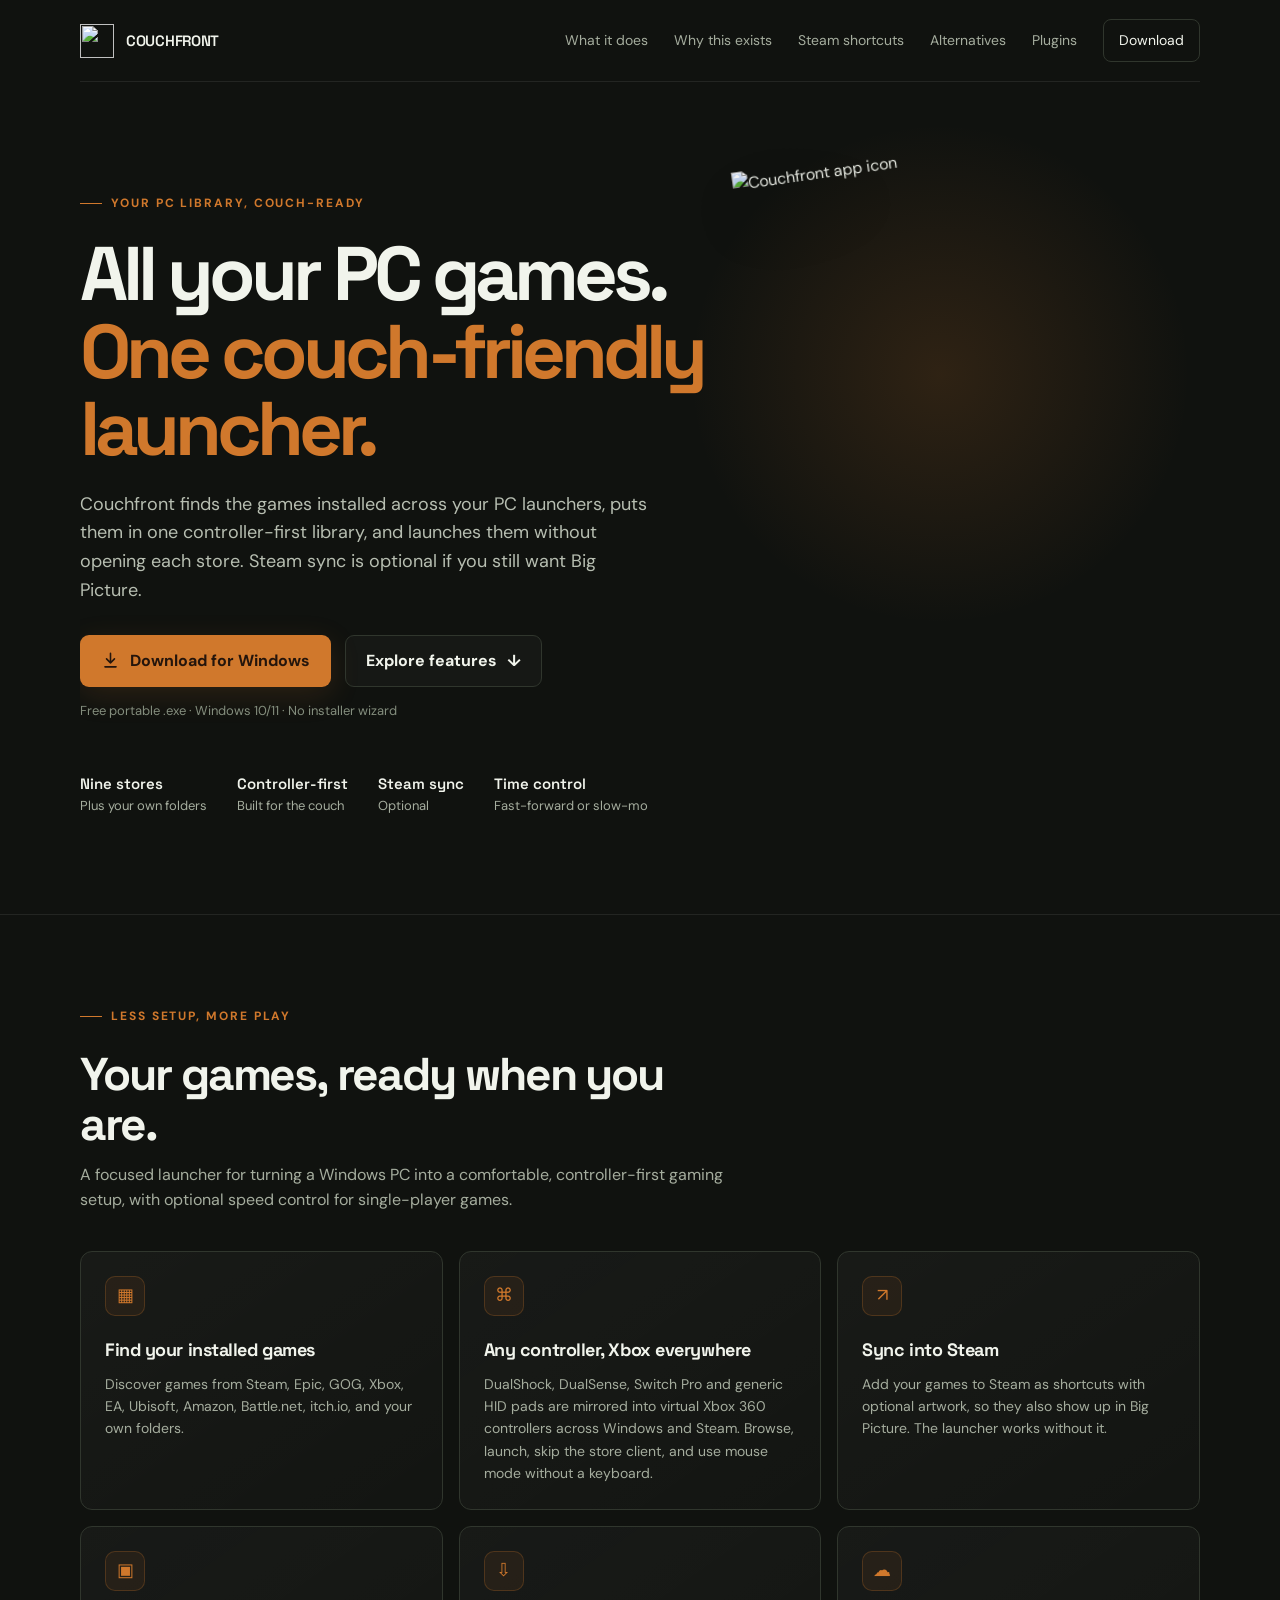
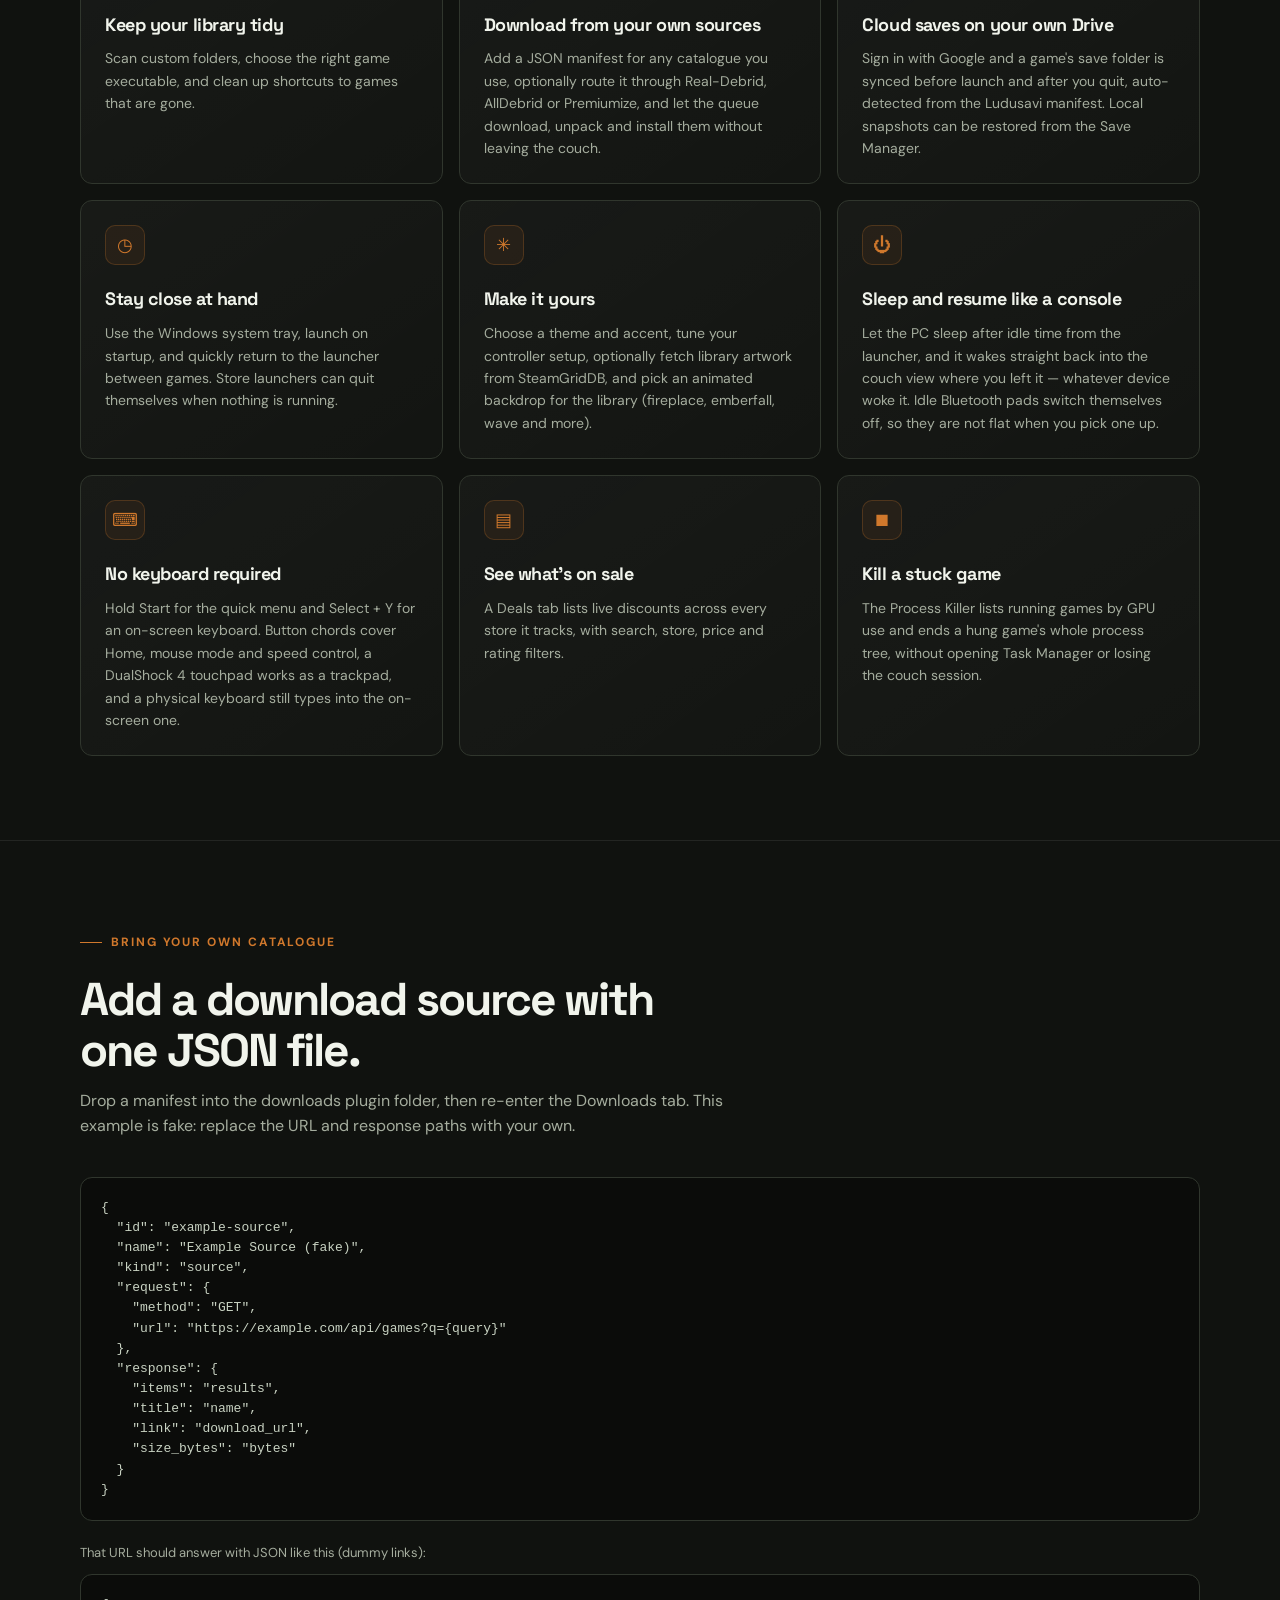
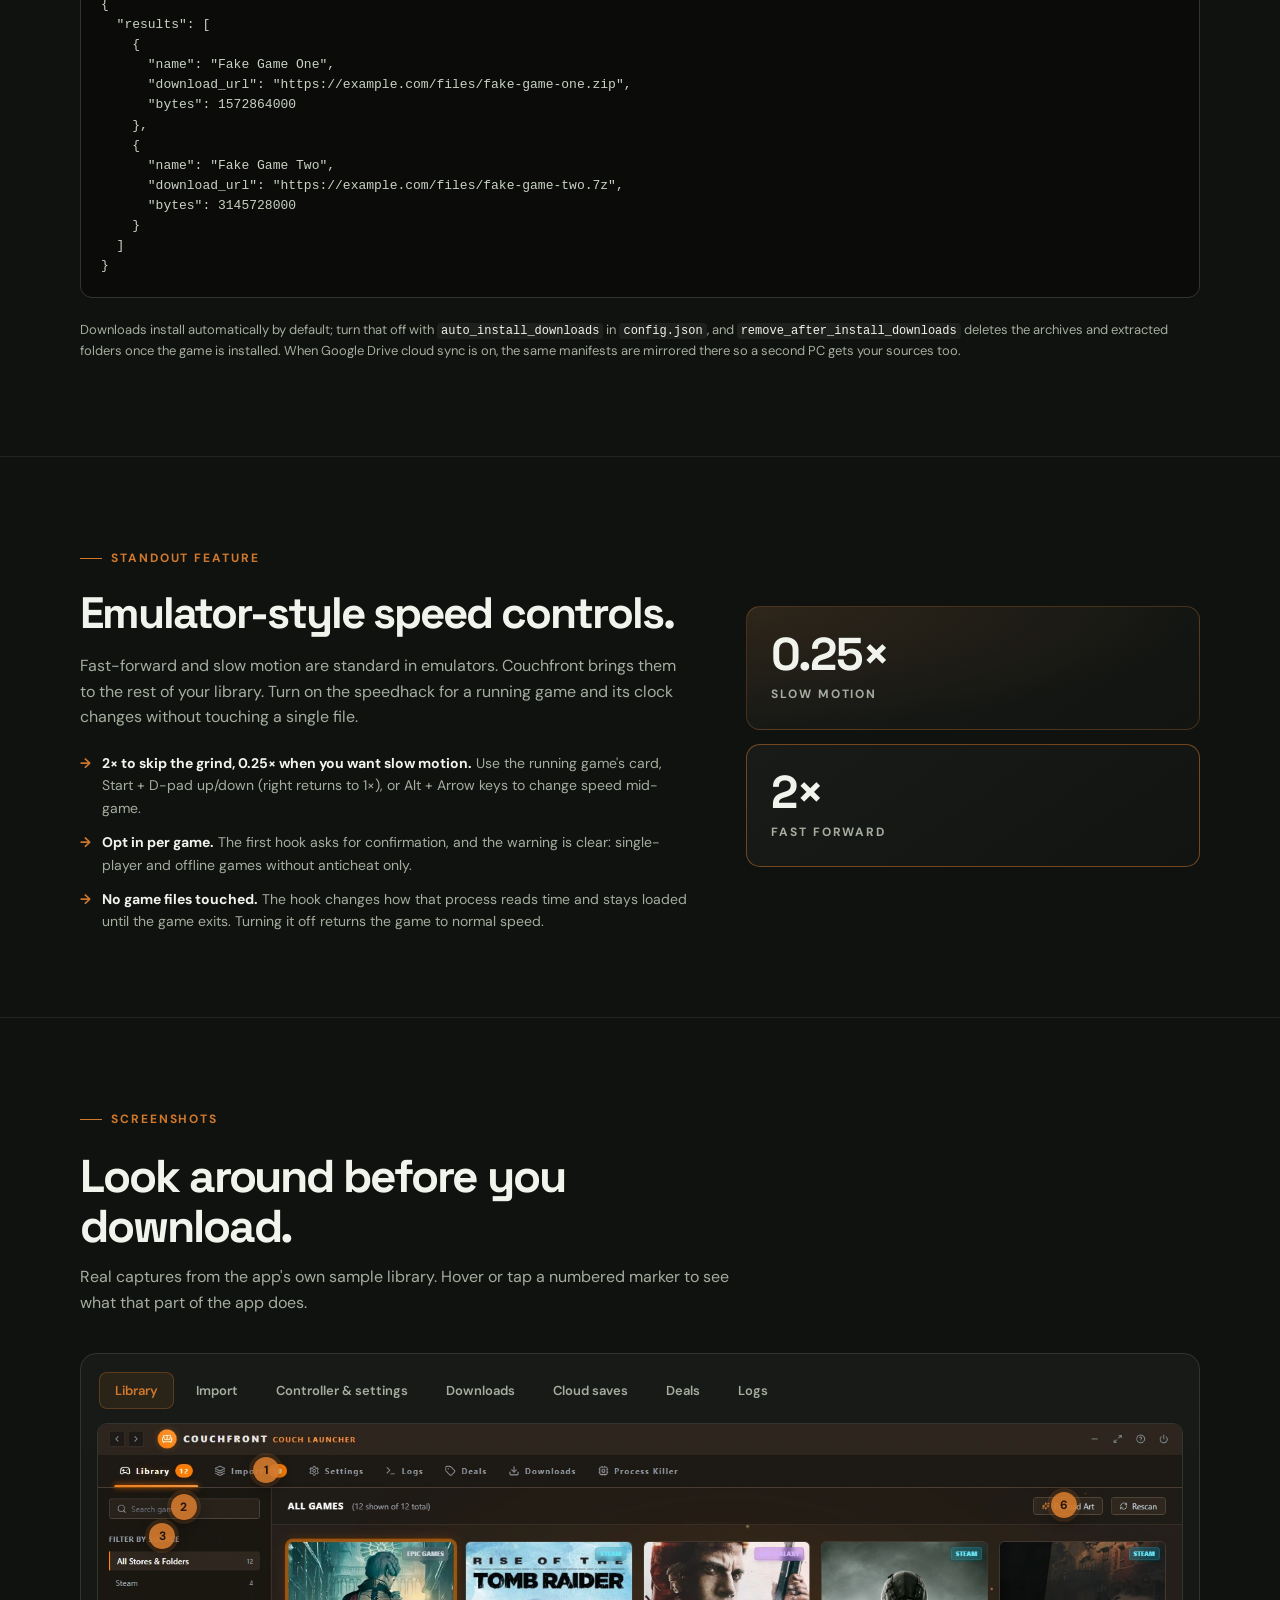
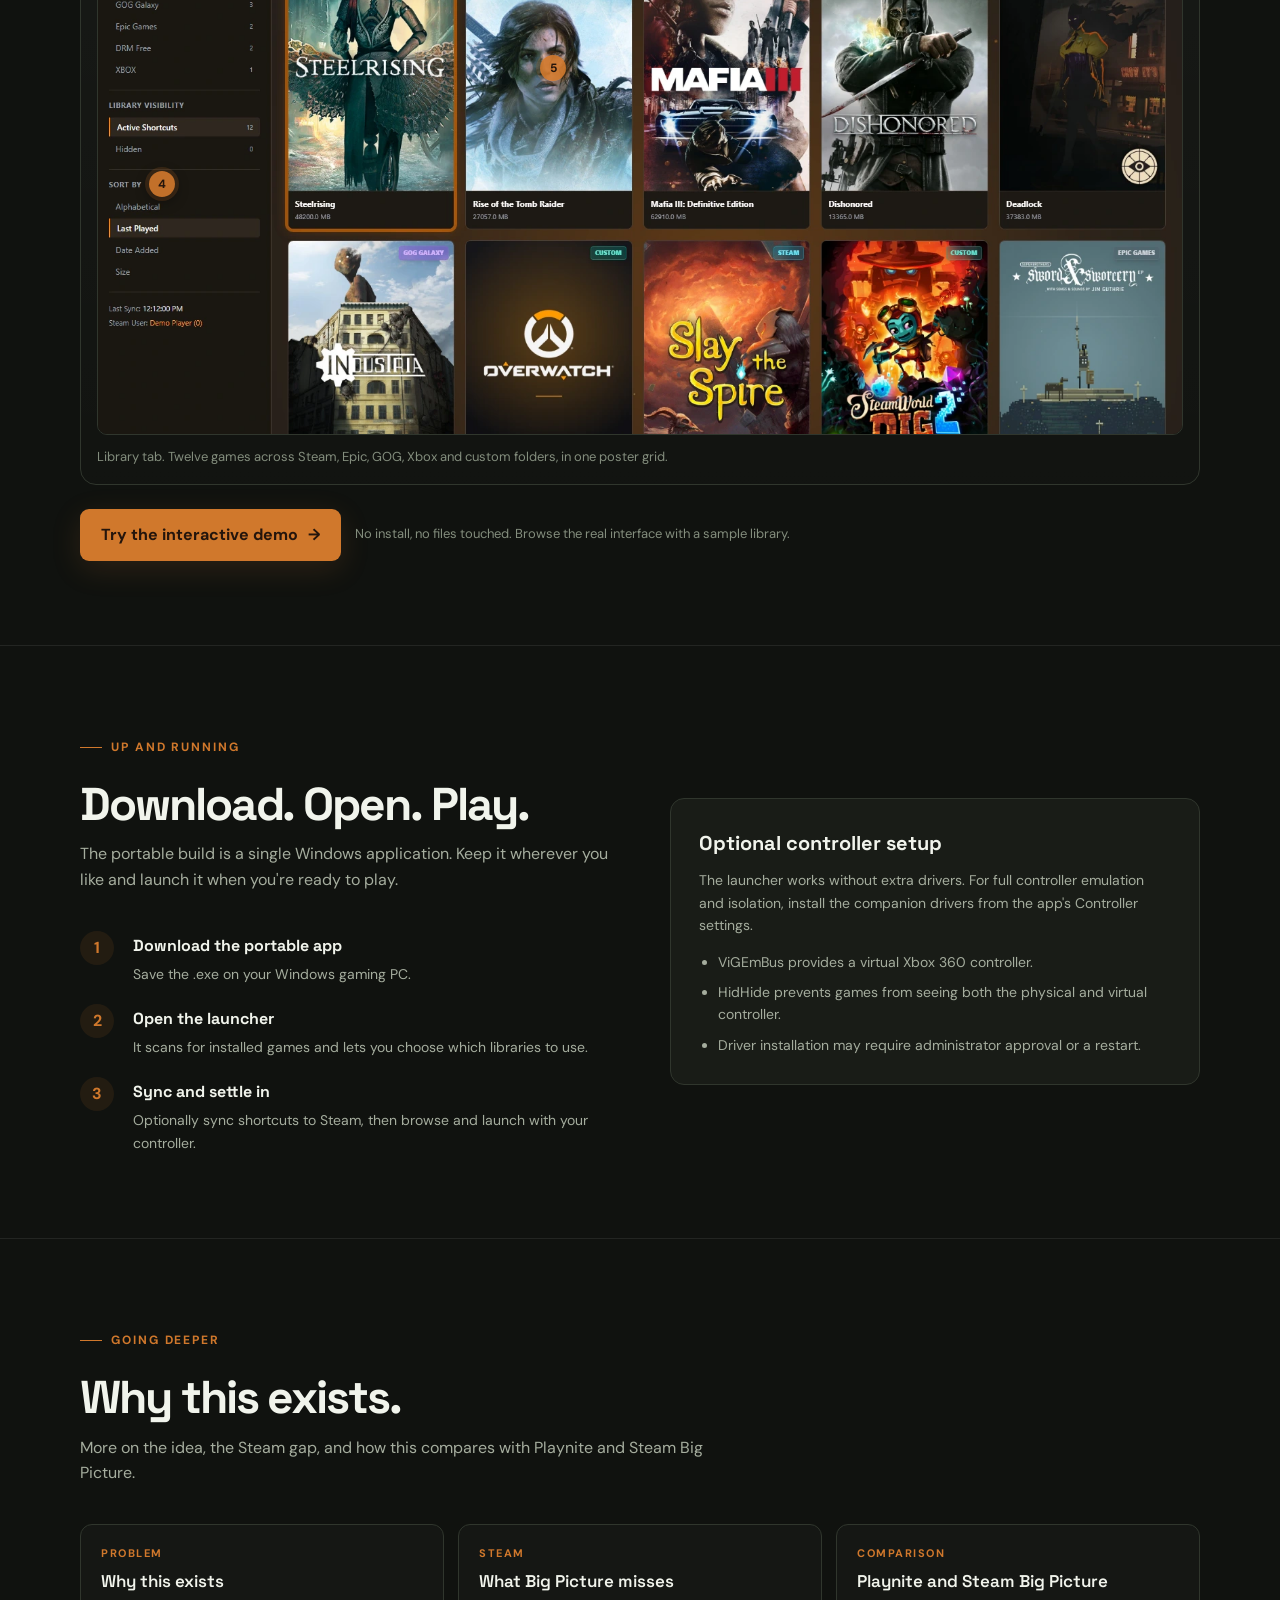
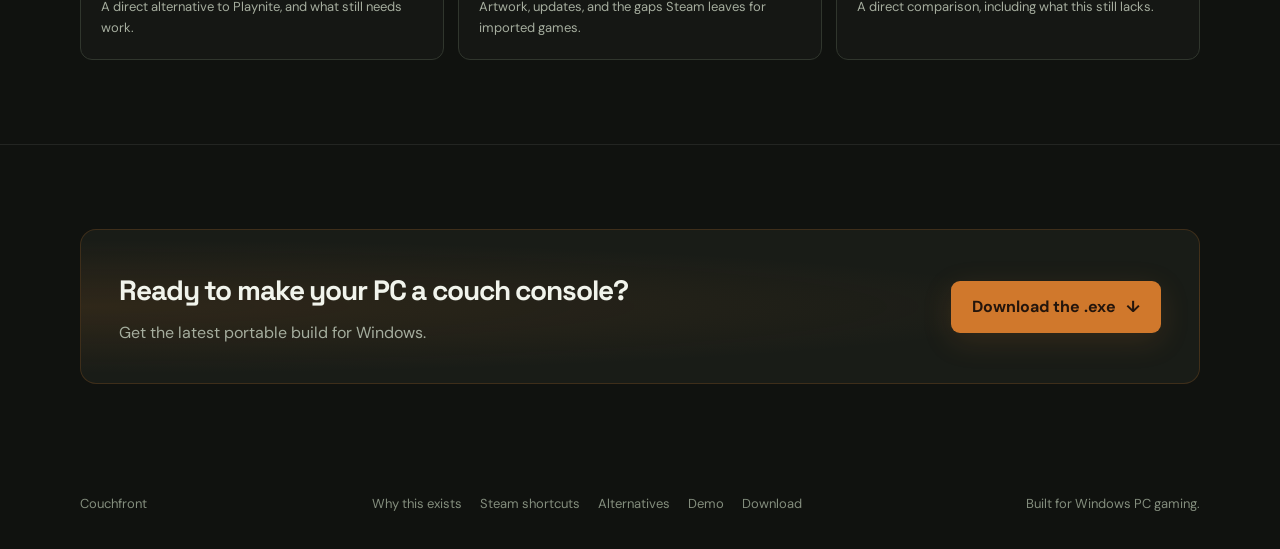
==== commit ee107536: "Publish site v1.1.0 (19.4 MB exe)" ====
--- a/index.html
+++ b/index.html
@@ -6,7 +6,7 @@
     <meta name="theme-color" content="#10120f" />
     <meta name="description" content="Bring your PC game library to the couch. Discover installed games, browse with a controller, and optionally sync them to Steam." />
     <title>Couchfront | Your PC games, couch-ready</title>
-    <link rel="canonical" href="https://kepatotorica.github.io/couchfront/" />
+    <link rel="canonical" href="https://kiyiyip.github.io/couchfront/" />
     <link rel="icon" type="image/png" href="./favicon.png?v=2" />
     <link rel="preconnect" href="https://fonts.googleapis.com" />
     <link rel="preconnect" href="https://fonts.gstatic.com" crossorigin />
@@ -14,7 +14,7 @@
     <link rel="stylesheet" href="./styles.css" />
     <meta property="og:type" content="website" />
     <meta property="og:site_name" content="Couchfront" />
-    <meta property="og:url" content="https://kepatotorica.github.io/couchfront/" />
+    <meta property="og:url" content="https://kiyiyip.github.io/couchfront/" />
     <meta property="og:title" content="Couchfront | Your PC games, couch-ready" />
     <meta property="og:description" content="Discover installed games, browse with a controller, and optionally sync them to Steam." />
     <meta name="twitter:card" content="summary" />
@@ -48,7 +48,7 @@
             <article class="feature"><div class="feature-icon" aria-hidden="true">⌘</div><h3>Any controller, Xbox everywhere</h3><p>DualShock, DualSense, Switch Pro and generic HID pads are mirrored into virtual Xbox 360 controllers across Windows and Steam. Browse, launch, skip the store client, and use mouse mode without a keyboard.</p></article>
             <article class="feature"><div class="feature-icon" aria-hidden="true">↗</div><h3>Sync into Steam</h3><p>Add your games to Steam as shortcuts with optional artwork, so they also show up in Big Picture. The launcher works without it.</p></article>
             <article class="feature"><div class="feature-icon" aria-hidden="true">▣</div><h3>Keep your library tidy</h3><p>Scan custom folders, choose the right game executable, and clean up shortcuts to games that are gone.</p></article>
-            <article class="feature"><div class="feature-icon" aria-hidden="true">⇩</div><h3>Download from your own sources</h3><p>Add a JSON manifest for any catalogue you use, optionally route it through Real-Debrid, AllDebrid or Premiumize, and let the queue download, unpack and install repacks without leaving the couch.</p></article>
+            <article class="feature"><div class="feature-icon" aria-hidden="true">⇩</div><h3>Download from your own sources</h3><p>Add a JSON manifest for any catalogue you use, optionally route it through Real-Debrid, AllDebrid or Premiumize, and let the queue download, unpack and install them without leaving the couch.</p></article>
             <article class="feature"><div class="feature-icon" aria-hidden="true">☁</div><h3>Cloud saves on your own Drive</h3><p>Sign in with Google and a game's save folder is synced before launch and after you quit, auto-detected from the Ludusavi manifest. Local snapshots can be restored from the Save Manager.</p></article>
             <article class="feature"><div class="feature-icon" aria-hidden="true">◷</div><h3>Stay close at hand</h3><p>Use the Windows system tray, launch on startup, and quickly return to the launcher between games. Store launchers can quit themselves when nothing is running.</p></article>
             <article class="feature"><div class="feature-icon" aria-hidden="true">✳</div><h3>Make it yours</h3><p>Choose a theme and accent, tune your controller setup, optionally fetch library artwork from SteamGridDB, and pick an animated backdrop for the library (fireplace, emberfall, wave and more).</p></article>
@@ -92,7 +92,7 @@
     }
   ]
 }</code></pre>
-          <p class="config-caption">Repacks install automatically by default; turn that off with <code>auto_install_downloads</code> in <code>config.json</code>, and <code>remove_after_install_downloads</code> deletes the archives and extracted folders once the game is installed. When Google Drive cloud sync is on, the same manifests are mirrored there so a second PC gets your sources too.</p>
+          <p class="config-caption">Downloads install automatically by default; turn that off with <code>auto_install_downloads</code> in <code>config.json</code>, and <code>remove_after_install_downloads</code> deletes the archives and extracted folders once the game is installed. When Google Drive cloud sync is on, the same manifests are mirrored there so a second PC gets your sources too.</p>
         </div>
       </section>
       <section id="speedhack">
@@ -143,7 +143,7 @@
                 <div class="tour-shot">
                   <img src="./screenshots/import.webp" width="1600" height="900" alt="The import tab: store platform toggles with detected game counts, and a list of custom game folders with executable heuristics." loading="lazy" />
                   <button class="hotspot tip-right" style="--x:20%;--y:15.5%" aria-describedby="tip-imp-stores" aria-expanded="false"><span class="hotspot-dot">1</span><span class="tip" id="tip-imp-stores" role="tooltip"><strong>Nine store scanners</strong>Steam, Epic, GOG, Ubisoft, Amazon, Xbox, Battle.net and more. Each has its own toggle and shows how many games it found.</span></button>
-                  <button class="hotspot" style="--x:55%;--y:65.4%" aria-describedby="tip-imp-add" aria-expanded="false"><span class="hotspot-dot">2</span><span class="tip" id="tip-imp-add" role="tooltip"><strong>Point it at a folder</strong>Add any drive or directory: repacks, DRM-free installs, emulator collections. It scans for games.</span></button>
+                  <button class="hotspot" style="--x:55%;--y:65.4%" aria-describedby="tip-imp-add" aria-expanded="false"><span class="hotspot-dot">2</span><span class="tip" id="tip-imp-add" role="tooltip"><strong>Point it at a folder</strong>Add any drive or directory: game installs, DRM-free folders, emulator collections. It scans for games.</span></button>
                   <button class="hotspot tip-right" style="--x:30%;--y:74.6%" aria-describedby="tip-imp-folder" aria-expanded="false"><span class="hotspot-dot">3</span><span class="tip" id="tip-imp-folder" role="tooltip"><strong>Folder nicknames</strong>Give a folder a name and a source tag, so <code>D:\Games</code> shows up as DRM Free in the library alongside your store games.</span></button>
                   <button class="hotspot tip-right" style="--x:12%;--y:78.2%" aria-describedby="tip-imp-heuristic" aria-expanded="false"><span class="hotspot-dot">4</span><span class="tip" id="tip-imp-heuristic" role="tooltip"><strong>Finds the real game .exe</strong>The largest-executable heuristic ignores installers, redistributables and crash handlers, so the shortcut launches the game, not a setup wizard.</span></button>
                 </div>
@@ -161,10 +161,10 @@
               </figure>
               <figure class="tour-panel" id="tour-panel-downloads" role="tabpanel" aria-labelledby="tour-tab-downloads" hidden>
                 <div class="tour-shot">
-                  <img src="./screenshots/downloads.webp" width="1600" height="900" alt="The downloads tab: a Configure button and Downloads folder button, source and title filters, a queue where INDUSTRIA is downloading, and a grid of source results with cover art and Download buttons." loading="lazy" />
+                  <img src="./screenshots/downloads.webp" width="1600" height="900" alt="The downloads tab: a Configure button and Downloads folder button, source and title filters, a queue where a sample game is downloading, and a grid of generic sample results with Download buttons." loading="lazy" />
                   <button class="hotspot tip-left" style="--x:68%;--y:14.7%" aria-describedby="tip-dl-config" aria-expanded="false"><span class="hotspot-dot">1</span><span class="tip" id="tip-dl-config" role="tooltip"><strong>Setup stays out of the way</strong>Configure reveals the debrid provider and key, direct-link row, download and install folders, and the auto-install and cleanup toggles.</span></button>
                   <button class="hotspot tip-right" style="--x:23%;--y:23%" aria-describedby="tip-dl-filter" aria-expanded="false"><span class="hotspot-dot">2</span><span class="tip" id="tip-dl-filter" role="tooltip"><strong>One combined catalogue</strong>Every source plugin answers at once. Filter that whole list by source or type a title, and the next rows load as you scroll.</span></button>
-                  <button class="hotspot" style="--x:40%;--y:32.4%" aria-describedby="tip-dl-queue" aria-expanded="false"><span class="hotspot-dot">3</span><span class="tip" id="tip-dl-queue" role="tooltip"><strong>Queue that keeps up</strong>Progress, cancel, per-row Clear and Delete files. Repacks unpack and install silently, then register as a custom folder so the game shows up in the library.</span></button>
+                  <button class="hotspot" style="--x:40%;--y:32.4%" aria-describedby="tip-dl-queue" aria-expanded="false"><span class="hotspot-dot">3</span><span class="tip" id="tip-dl-queue" role="tooltip"><strong>Queue that keeps up</strong>Progress, cancel, per-row Clear and Delete files. Archives unpack and install silently, then register as a custom folder so the game shows up in the library.</span></button>
                   <button class="hotspot" style="--x:27%;--y:70%" aria-describedby="tip-dl-results" aria-expanded="false"><span class="hotspot-dot">4</span><span class="tip" id="tip-dl-results" role="tooltip"><strong>Any source you can describe</strong>A manifest is one HTTP request plus JSON paths. Resolve the link through Real-Debrid, AllDebrid or Premiumize, or download a direct link as-is.</span></button>
                 </div>
                 <figcaption>Downloads tab. A combined catalogue, a live queue, and silent installs that feed the library.</figcaption>
